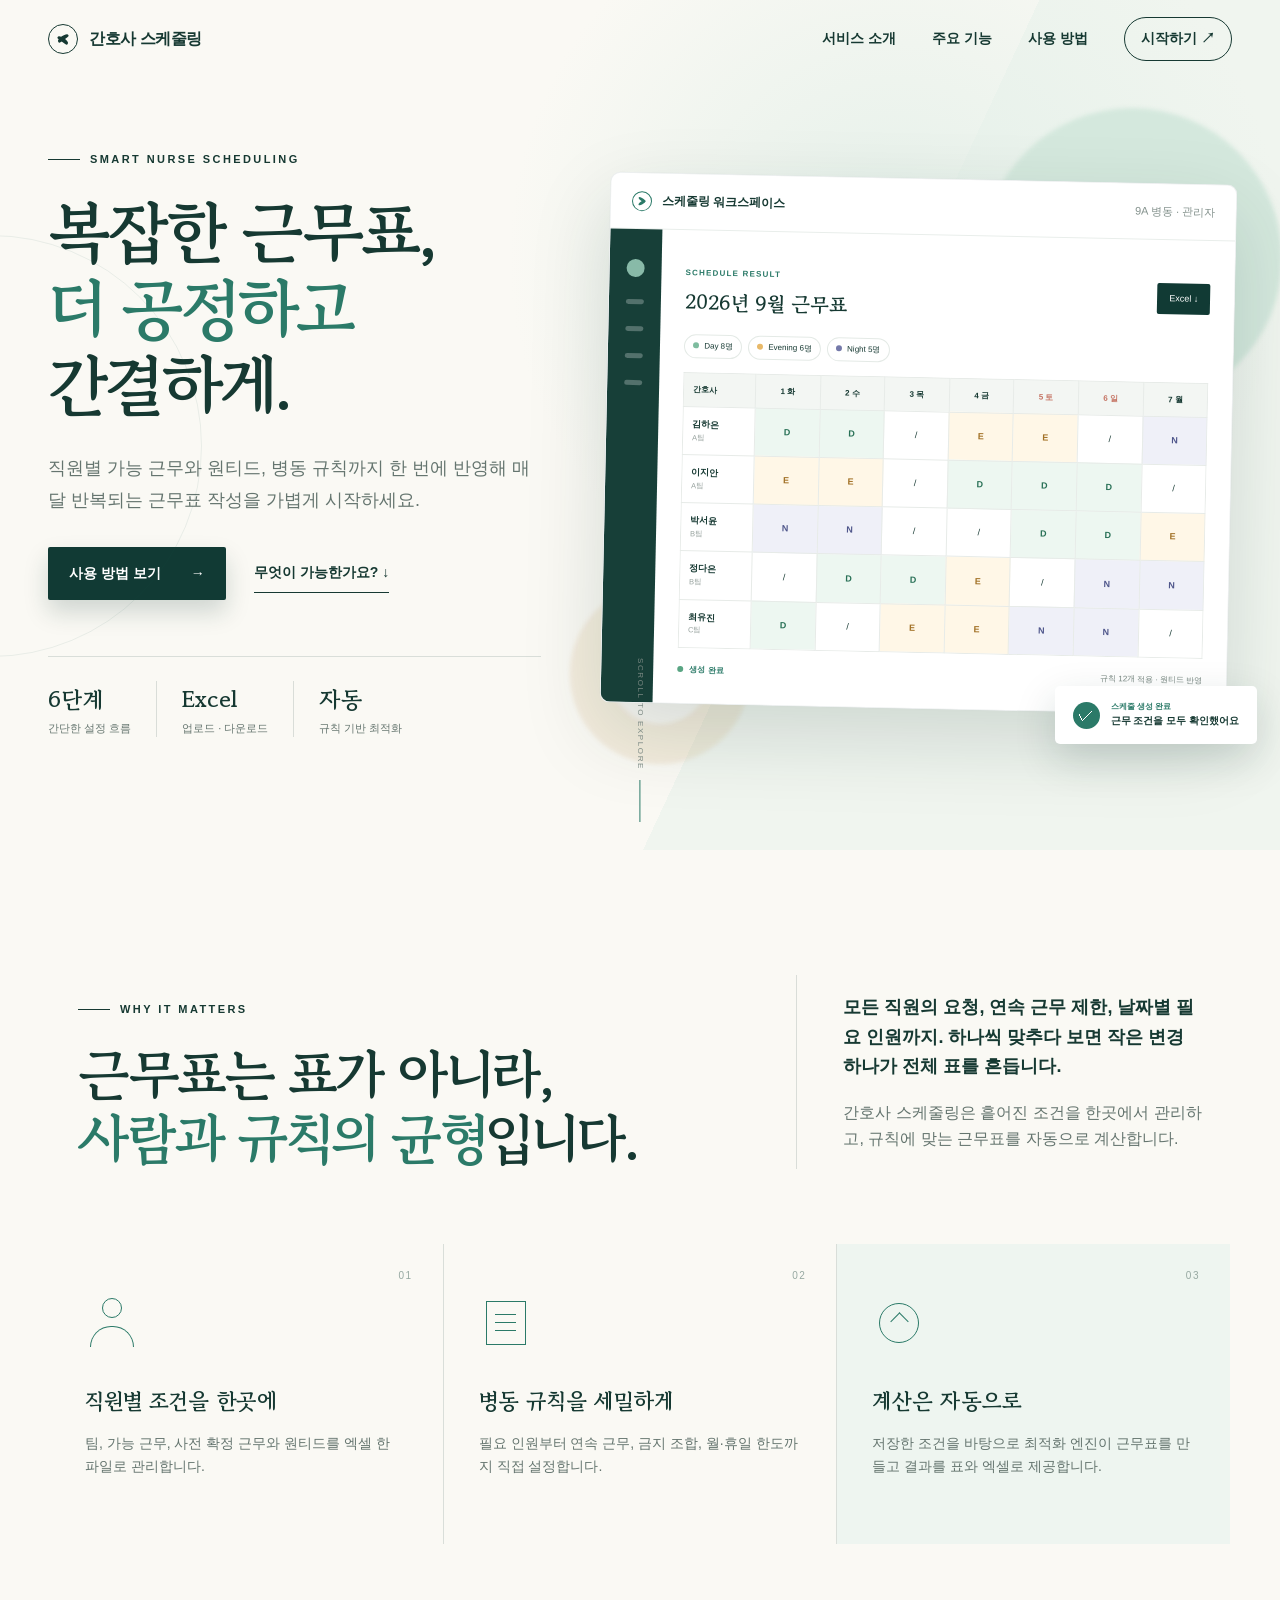
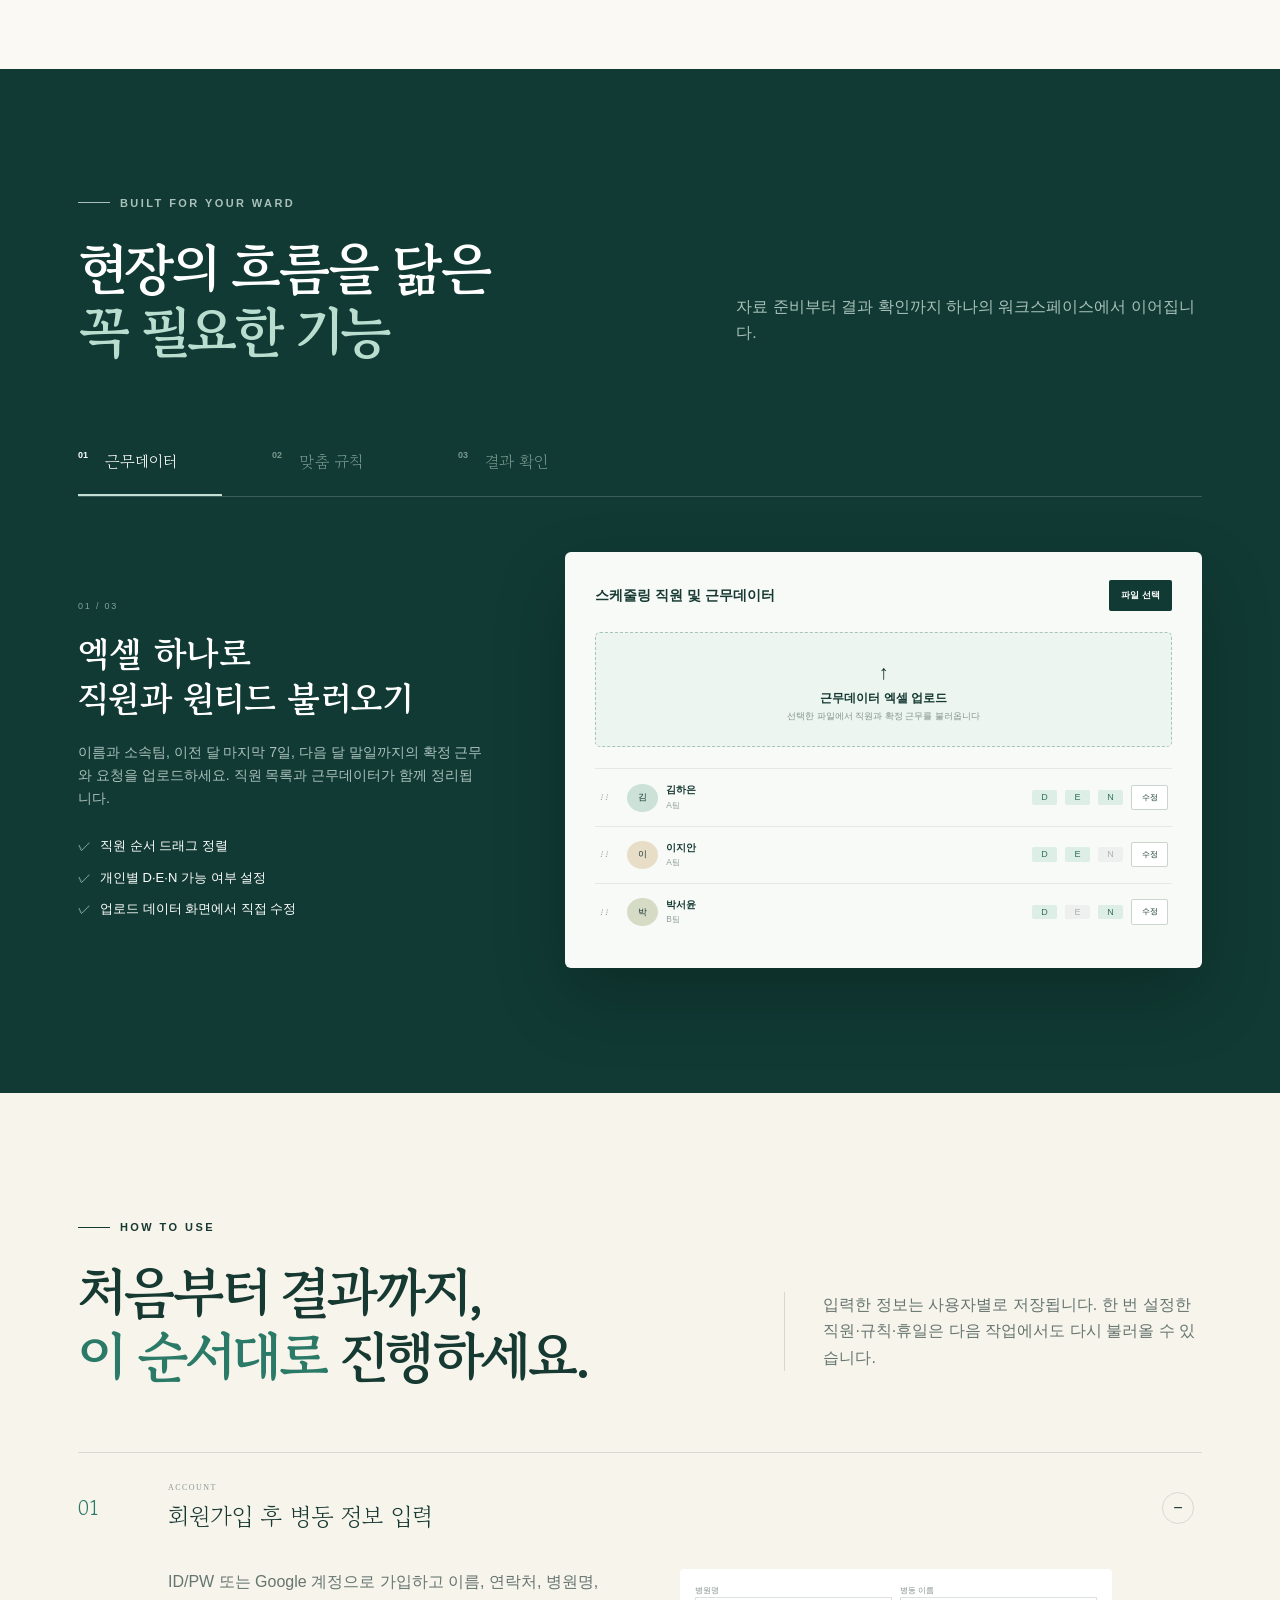
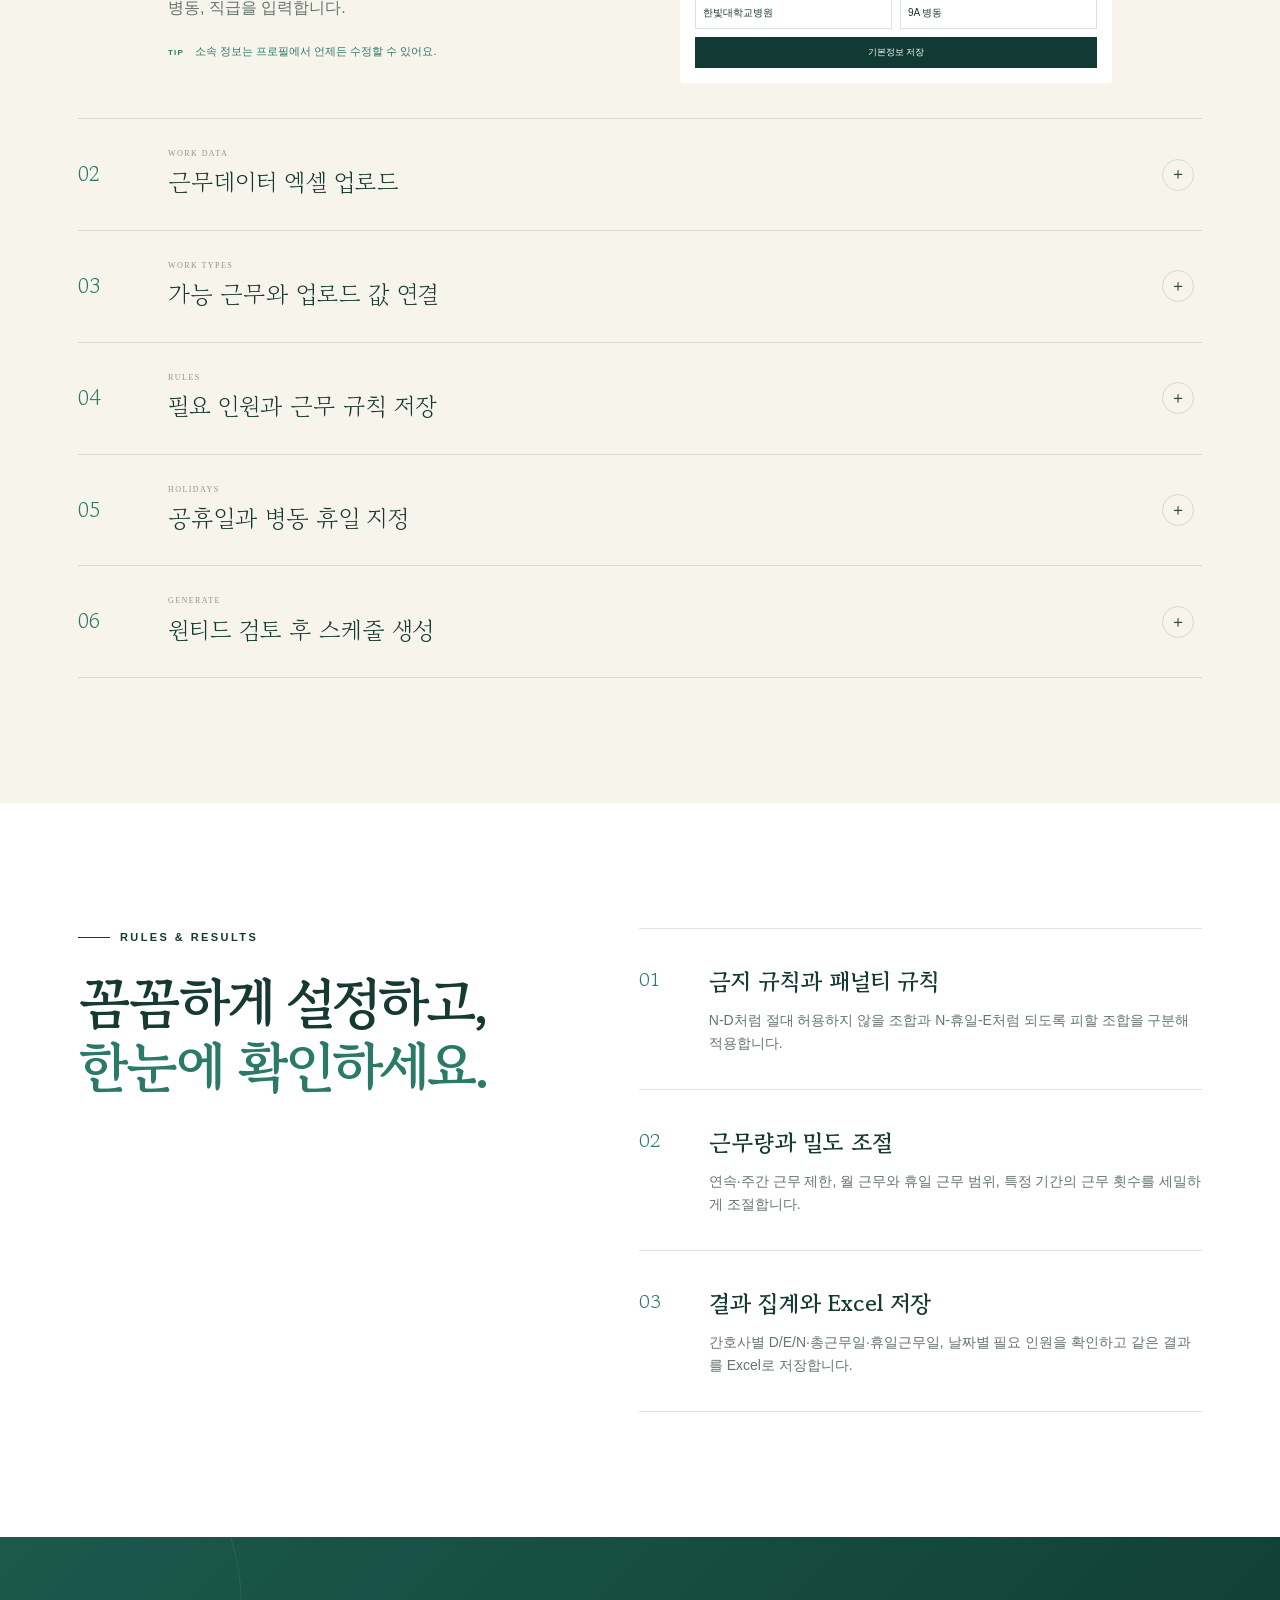
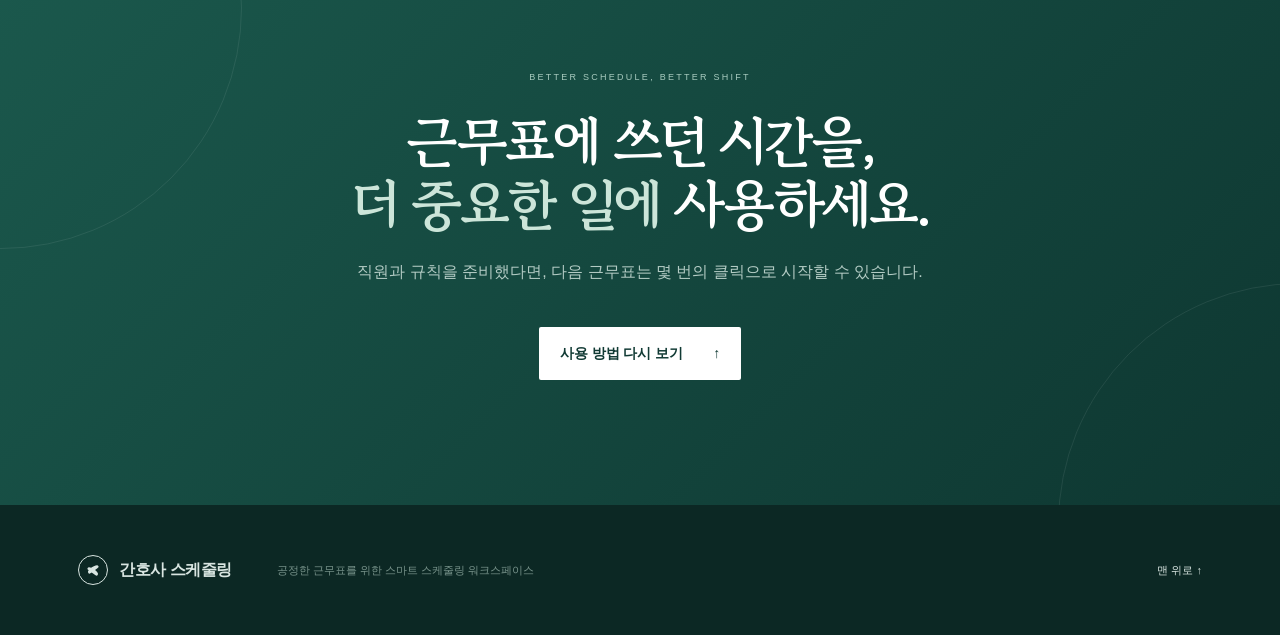
==== index.html @ 76056fcd "링크 url 수정" ====
<!doctype html>
<html lang="ko">
<head>
  <meta charset="utf-8">
  <meta name="viewport" content="width=device-width, initial-scale=1">
  <meta name="description" content="간호사 근무표 작성의 복잡함을 줄여주는 간호사 스케줄링 앱 소개와 사용 방법">
  <meta name="theme-color" content="#123c36">
  <title>간호사 스케줄링 — 근무표 작성의 새로운 기준</title>
  <link rel="preconnect" href="https://fonts.googleapis.com">
  <link rel="preconnect" href="https://fonts.gstatic.com" crossorigin>
  <link href="https://fonts.googleapis.com/css2?family=Gowun+Batang:wght@700&family=Pretendard:wght@400;500;600;700;800&display=swap" rel="stylesheet">
  <link rel="stylesheet" href="styles.css">
</head>
<body>
  <a class="skip-link" href="#main">본문으로 건너뛰기</a>
  <header class="site-header" id="top">
    <div class="nav-wrap">
      <a class="brand" href="#top" aria-label="간호사 스케줄링 홈">
        <span class="brand-mark" aria-hidden="true"><i></i><i></i></span>
        <span>간호사 스케줄링</span>
      </a>
      <button class="menu-button" type="button" aria-label="메뉴 열기" aria-expanded="false"><span></span><span></span></button>
      <nav class="main-nav" aria-label="주요 메뉴">
        <a href="#why">서비스 소개</a>
        <a href="#features">주요 기능</a>
        <a href="#guide">사용 방법</a>
        <a class="nav-cta" href="https://nurse-scheduler-nvshqqlcda-du.a.run.app">시작하기 <span aria-hidden="true">↗</span></a>
      </nav>
    </div>
  </header>

  <main id="main">
    <section class="hero">
      <div class="hero-grid">
        <div class="hero-copy reveal">
          <p class="eyebrow"><span></span> SMART NURSE SCHEDULING</p>
          <h1>복잡한 근무표,<br><em>더 공정하고</em><br>간결하게.</h1>
          <p class="hero-text">직원별 가능 근무와 원티드, 병동 규칙까지 한 번에 반영해 매달 반복되는 근무표 작성을 가볍게 시작하세요.</p>
          <div class="hero-actions">
            <a class="button primary" href="#guide">사용 방법 보기 <span>→</span></a>
            <a class="text-link" href="#features">무엇이 가능한가요? <span>↓</span></a>
          </div>
          <div class="hero-proof" aria-label="서비스 핵심 가치">
            <div><strong>6단계</strong><span>간단한 설정 흐름</span></div>
            <div><strong>Excel</strong><span>업로드 · 다운로드</span></div>
            <div><strong>자동</strong><span>규칙 기반 최적화</span></div>
          </div>
        </div>

        <div class="hero-visual reveal" aria-label="스케줄 결과 화면 예시">
          <div class="soft-orb orb-one"></div><div class="soft-orb orb-two"></div>
          <div class="app-window">
            <div class="window-bar"><span class="window-logo"><i></i><i></i></span><b>스케줄링 워크스페이스</b><span class="window-user">9A 병동 · 관리자</span></div>
            <div class="window-body">
              <aside class="mini-side">
                <span class="active"></span><span></span><span></span><span></span><span></span>
              </aside>
              <div class="schedule-area">
                <div class="schedule-head"><div><small>SCHEDULE RESULT</small><h3>2026년 9월 근무표</h3></div><button type="button">Excel ↓</button></div>
                <div class="summary-chips"><span><i class="dot d"></i> Day 8명</span><span><i class="dot e"></i> Evening 6명</span><span><i class="dot n"></i> Night 5명</span></div>
                <div class="table-wrap" aria-hidden="true">
                  <table class="schedule-table">
                    <thead><tr><th>간호사</th><th>1 화</th><th>2 수</th><th>3 목</th><th>4 금</th><th class="weekend">5 토</th><th class="weekend">6 일</th><th>7 월</th></tr></thead>
                    <tbody>
                      <tr><th>김하은 <small>A팀</small></th><td class="day">D</td><td class="day">D</td><td>/</td><td class="eve">E</td><td class="eve">E</td><td>/</td><td class="night">N</td></tr>
                      <tr><th>이지안 <small>A팀</small></th><td class="eve">E</td><td class="eve">E</td><td>/</td><td class="day">D</td><td class="day">D</td><td class="day">D</td><td>/</td></tr>
                      <tr><th>박서윤 <small>B팀</small></th><td class="night">N</td><td class="night">N</td><td>/</td><td>/</td><td class="day">D</td><td class="day">D</td><td class="eve">E</td></tr>
                      <tr><th>정다은 <small>B팀</small></th><td>/</td><td class="day">D</td><td class="day">D</td><td class="eve">E</td><td>/</td><td class="night">N</td><td class="night">N</td></tr>
                      <tr><th>최유진 <small>C팀</small></th><td class="day">D</td><td>/</td><td class="eve">E</td><td class="eve">E</td><td class="night">N</td><td class="night">N</td><td>/</td></tr>
                    </tbody>
                  </table>
                </div>
                <div class="status-line"><span><i></i> 생성 완료</span><span>규칙 12개 적용 · 원티드 반영</span></div>
              </div>
            </div>
          </div>
          <div class="floating-card"><span class="check">✓</span><div><small>스케줄 생성 완료</small><b>근무 조건을 모두 확인했어요</b></div></div>
        </div>
      </div>
      <div class="hero-scroll"><span>SCROLL TO EXPLORE</span><i></i></div>
    </section>

    <section class="problem section" id="why">
      <div class="section-inner split-intro reveal">
        <div><p class="eyebrow"><span></span> WHY IT MATTERS</p><h2>근무표는 표가 아니라,<br><em>사람과 규칙의 균형</em>입니다.</h2></div>
        <div class="intro-copy"><p>모든 직원의 요청, 연속 근무 제한, 날짜별 필요 인원까지. 하나씩 맞추다 보면 작은 변경 하나가 전체 표를 흔듭니다.</p><p>간호사 스케줄링은 흩어진 조건을 한곳에서 관리하고, 규칙에 맞는 근무표를 자동으로 계산합니다.</p></div>
      </div>
      <div class="metric-grid section-inner reveal">
        <article><span class="metric-no">01</span><div class="line-icon people"></div><h3>직원별 조건을 한곳에</h3><p>팀, 가능 근무, 사전 확정 근무와 원티드를 엑셀 한 파일로 관리합니다.</p></article>
        <article><span class="metric-no">02</span><div class="line-icon rules"></div><h3>병동 규칙을 세밀하게</h3><p>필요 인원부터 연속 근무, 금지 조합, 월·휴일 한도까지 직접 설정합니다.</p></article>
        <article class="accent-card"><span class="metric-no">03</span><div class="line-icon spark"></div><h3>계산은 자동으로</h3><p>저장한 조건을 바탕으로 최적화 엔진이 근무표를 만들고 결과를 표와 엑셀로 제공합니다.</p></article>
      </div>
    </section>

    <section class="features section" id="features">
      <div class="section-inner">
        <div class="section-heading reveal"><p class="eyebrow light"><span></span> BUILT FOR YOUR WARD</p><h2>현장의 흐름을 닮은<br><em>꼭 필요한 기능</em></h2><p>자료 준비부터 결과 확인까지 하나의 워크스페이스에서 이어집니다.</p></div>
        <div class="feature-stage reveal">
          <div class="feature-tabs" role="tablist" aria-label="주요 기능">
            <button class="feature-tab active" role="tab" aria-selected="true" data-feature="data"><b>01</b><span>근무데이터</span></button>
            <button class="feature-tab" role="tab" aria-selected="false" data-feature="rules"><b>02</b><span>맞춤 규칙</span></button>
            <button class="feature-tab" role="tab" aria-selected="false" data-feature="result"><b>03</b><span>결과 확인</span></button>
          </div>
          <div class="feature-panel" id="feature-panel">
            <div class="feature-copy"><span class="feature-count">01 / 03</span><h3>엑셀 하나로<br>직원과 원티드 불러오기</h3><p>이름과 소속팀, 이전 달 마지막 7일, 다음 달 말일까지의 확정 근무와 요청을 업로드하세요. 직원 목록과 근무데이터가 함께 정리됩니다.</p><ul><li>직원 순서 드래그 정렬</li><li>개인별 D·E·N 가능 여부 설정</li><li>업로드 데이터 화면에서 직접 수정</li></ul></div>
            <div class="feature-mock" aria-hidden="true">
              <div class="mock-top"><span>스케줄링 직원 및 근무데이터</span><button>파일 선택</button></div>
              <div class="upload-box"><div>↑</div><b>근무데이터 엑셀 업로드</b><small>선택한 파일에서 직원과 확정 근무를 불러옵니다</small></div>
              <div class="staff-row"><i>⋮⋮</i><span class="avatar">김</span><b>김하은<small>A팀</small></b><em>D</em><em>E</em><em>N</em><button>수정</button></div>
              <div class="staff-row"><i>⋮⋮</i><span class="avatar alt">이</span><b>이지안<small>A팀</small></b><em>D</em><em>E</em><em class="off">N</em><button>수정</button></div>
              <div class="staff-row"><i>⋮⋮</i><span class="avatar gold">박</span><b>박서윤<small>B팀</small></b><em>D</em><em class="off">E</em><em>N</em><button>수정</button></div>
            </div>
          </div>
        </div>
      </div>
    </section>

    <section class="guide section" id="guide">
      <div class="section-inner">
        <div class="guide-head reveal"><div><p class="eyebrow"><span></span> HOW TO USE</p><h2>처음부터 결과까지,<br><em>이 순서대로</em> 진행하세요.</h2></div><p>입력한 정보는 사용자별로 저장됩니다. 한 번 설정한 직원·규칙·휴일은 다음 작업에서도 다시 불러올 수 있습니다.</p></div>
        <div class="steps reveal">
          <article class="step open"><button class="step-toggle" type="button" aria-expanded="true"><span class="step-number">01</span><span class="step-title"><small>ACCOUNT</small>회원가입 후 병동 정보 입력</span><span class="step-mark">−</span></button><div class="step-content"><div><p>ID/PW 또는 Google 계정으로 가입하고 이름, 연락처, 병원명, 병동, 직급을 입력합니다.</p><span class="tip"><b>TIP</b> 소속 정보는 프로필에서 언제든 수정할 수 있어요.</span></div><div class="mini-form"><label>병원명<span>한빛대학교병원</span></label><label>병동 이름<span>9A 병동</span></label><button>기본정보 저장</button></div></div></article>
          <article class="step"><button class="step-toggle" type="button" aria-expanded="false"><span class="step-number">02</span><span class="step-title"><small>WORK DATA</small>근무데이터 엑셀 업로드</span><span class="step-mark">＋</span></button><div class="step-content"><div><p>템플릿을 내려받아 이름, 소속팀과 날짜별 근무 값을 입력한 뒤 업로드합니다. 빈 칸은 생성 대상, 값이 있는 칸은 사전 확정 근무입니다.</p></div><div class="step-note">첫 행: 이름 · 둘째 열: 소속팀<br>날짜 범위: 이전 달 마지막 7일 ~ 대상 월 말일</div></div></article>
          <article class="step"><button class="step-toggle" type="button" aria-expanded="false"><span class="step-number">03</span><span class="step-title"><small>WORK TYPES</small>가능 근무와 업로드 값 연결</span><span class="step-mark">＋</span></button><div class="step-content"><div><p>직원별 Day·Evening·Night 가능 여부를 확인합니다. 교육 등 별도 코드가 있다면 근무유형을 추가하고 엑셀 값과 연결하세요.</p></div><div class="type-chips"><span>D <small>Day</small></span><span>E <small>Evening</small></span><span>N <small>Night</small></span><span>/ <small>휴일</small></span></div></div></article>
          <article class="step"><button class="step-toggle" type="button" aria-expanded="false"><span class="step-number">04</span><span class="step-title"><small>RULES</small>필요 인원과 근무 규칙 저장</span><span class="step-mark">＋</span></button><div class="step-content"><div><p>평일·휴일의 D/E/N 필요 인원, 연속 근무와 주간 한도, 금지·패널티 조합, 근무 밀도와 팀 커버 조건을 설정합니다.</p></div><div class="rule-sample"><span>N</span><b>−</b><span>/</span><b>−</b><span>E</span><em>패널티</em></div></div></article>
          <article class="step"><button class="step-toggle" type="button" aria-expanded="false"><span class="step-number">05</span><span class="step-title"><small>HOLIDAYS</small>공휴일과 병동 휴일 지정</span><span class="step-mark">＋</span></button><div class="step-content"><div><p>달력에서 토·일 외에 휴일 인원 기준을 적용할 날짜를 선택하고 저장합니다. 법정 공휴일은 자동으로 휴일 처리됩니다.</p></div><div class="calendar-mini"><b>9월</b><span>14</span><span class="selected">15</span><span>16</span><span>17</span><span>18</span></div></div></article>
          <article class="step"><button class="step-toggle" type="button" aria-expanded="false"><span class="step-number">06</span><span class="step-title"><small>GENERATE</small>원티드 검토 후 스케줄 생성</span><span class="step-mark">＋</span></button><div class="step-content"><div><p>먼저 ‘원티드 검토’로 확정 근무의 규칙 위반 여부를 확인한 다음 ‘스케줄 생성’을 누릅니다. 완료되면 화면에서 집계와 표를 확인하고 Excel로 내려받으세요.</p></div><div class="action-sample"><button>원티드 검토</button><button>스케줄 생성 →</button></div></div></article>
        </div>
      </div>
    </section>

    <section class="details section">
      <div class="section-inner detail-grid reveal">
        <div class="detail-title"><p class="eyebrow"><span></span> RULES & RESULTS</p><h2>꼼꼼하게 설정하고,<br><em>한눈에 확인하세요.</em></h2></div>
        <div class="detail-list">
          <article><span>01</span><div><h3>금지 규칙과 패널티 규칙</h3><p>N-D처럼 절대 허용하지 않을 조합과 N-휴일-E처럼 되도록 피할 조합을 구분해 적용합니다.</p></div></article>
          <article><span>02</span><div><h3>근무량과 밀도 조절</h3><p>연속·주간 근무 제한, 월 근무와 휴일 근무 범위, 특정 기간의 근무 횟수를 세밀하게 조절합니다.</p></div></article>
          <article><span>03</span><div><h3>결과 집계와 Excel 저장</h3><p>간호사별 D/E/N·총근무일·휴일근무일, 날짜별 필요 인원을 확인하고 같은 결과를 Excel로 저장합니다.</p></div></article>
        </div>
      </div>
    </section>

    <section class="cta section" id="start">
      <div class="cta-inner reveal">
        <span class="cta-kicker">BETTER SCHEDULE, BETTER SHIFT</span>
        <h2>근무표에 쓰던 시간을,<br><em>더 중요한 일에</em> 사용하세요.</h2>
        <p>직원과 규칙을 준비했다면, 다음 근무표는 몇 번의 클릭으로 시작할 수 있습니다.</p>
        <a class="button light-button" href="#guide">사용 방법 다시 보기 <span>↑</span></a>
      </div>
    </section>
  </main>

  <footer>
    <div class="footer-inner"><div class="brand footer-brand"><span class="brand-mark"><i></i><i></i></span><span>간호사 스케줄링</span></div><p>공정한 근무표를 위한 스마트 스케줄링 워크스페이스</p><a href="#top">맨 위로 ↑</a></div>
  </footer>
  <script src="script.js"></script>
</body>
</html>
---- styles.css ----
:root{--ink:#163932;--deep:#113a34;--forest:#19554a;--green:#2b7a68;--mint:#cfe7dc;--pale:#eef5f0;--paper:#faf9f4;--sand:#e8dfcf;--gold:#d5aa62;--white:#fff;--muted:#65756f;--line:rgba(20,58,51,.14);--shadow:0 30px 80px rgba(11,48,41,.15)}
*{box-sizing:border-box}html{scroll-behavior:smooth}body{margin:0;background:var(--paper);color:var(--ink);font-family:Pretendard,"Noto Sans KR",sans-serif;line-height:1.65;-webkit-font-smoothing:antialiased}button,a{font:inherit}a{color:inherit;text-decoration:none}button{color:inherit}.skip-link{position:fixed;left:16px;top:-80px;background:var(--deep);color:white;padding:12px 18px;z-index:1000}.skip-link:focus{top:16px}.site-header{height:78px;position:absolute;top:0;left:0;width:100%;z-index:20}.site-header.scrolled{position:fixed;background:rgba(250,249,244,.88);backdrop-filter:blur(16px);border-bottom:1px solid var(--line);animation:drop .35s ease}@keyframes drop{from{transform:translateY(-100%)}to{transform:none}}.nav-wrap{max-width:1240px;height:100%;margin:auto;padding:0 28px;display:flex;align-items:center;justify-content:space-between}.brand{display:flex;align-items:center;gap:11px;font-weight:800;letter-spacing:-.03em}.brand-mark{width:30px;height:30px;border:1.5px solid currentColor;border-radius:50%;display:grid;place-content:center;position:relative}.brand-mark i{display:block;width:12px;height:4px;border-radius:50% 50% 20% 20%;background:currentColor;transform:rotate(-35deg);margin:-1px}.brand-mark i+ i{transform:rotate(35deg)}.main-nav{display:flex;align-items:center;gap:36px;font-size:14px;font-weight:600}.main-nav a{position:relative}.main-nav>a:not(.nav-cta):after{content:"";position:absolute;left:0;right:100%;bottom:-6px;height:1px;background:var(--ink);transition:.3s}.main-nav>a:hover:after{right:0}.nav-cta{border:1px solid var(--ink);padding:9px 16px;border-radius:99px}.menu-button{display:none;border:0;background:none;padding:10px}.hero{min-height:850px;padding:150px 0 74px;position:relative;overflow:hidden;background:radial-gradient(circle at 70% 30%,#e4f0e9 0,transparent 36%),linear-gradient(115deg,#faf9f4 62%,#f0f5ef 62%)}.hero:before{content:"";position:absolute;width:420px;height:420px;border:1px solid rgba(26,86,74,.08);border-radius:50%;left:-220px;top:235px}.hero-grid{max-width:1240px;margin:auto;padding:0 28px;display:grid;grid-template-columns:.88fr 1.12fr;align-items:center;gap:64px}.eyebrow{font-size:11px;font-weight:800;letter-spacing:.22em;margin:0 0 24px;display:flex;align-items:center;gap:10px}.eyebrow span{width:32px;height:1px;background:currentColor}.hero h1,.section h2{font-family:"Gowun Batang",serif;font-size:clamp(48px,5.2vw,74px);line-height:1.15;letter-spacing:-.055em;margin:0;font-weight:700}.hero h1 em,.section h2 em{font-style:normal;color:var(--green);position:relative}.hero h1 em:after{content:"";height:7px;background:var(--mint);position:absolute;left:0;right:0;bottom:8px;z-index:-1}.hero-text{max-width:510px;font-size:18px;color:var(--muted);line-height:1.8;margin:30px 0}.hero-actions{display:flex;align-items:center;gap:28px}.button{display:inline-flex;align-items:center;justify-content:center;gap:30px;padding:15px 21px;border-radius:2px;font-size:14px;font-weight:700}.button.primary{background:var(--deep);color:#fff;box-shadow:0 12px 24px rgba(17,58,52,.18)}.button:hover span{transform:translateX(4px)}.button span{transition:.25s}.text-link{font-size:14px;font-weight:700;border-bottom:1px solid var(--ink);padding:8px 0}.hero-proof{display:flex;margin-top:56px;padding-top:24px;border-top:1px solid var(--line);max-width:530px}.hero-proof div{padding:0 25px;border-right:1px solid var(--line);display:flex;flex-direction:column}.hero-proof div:first-child{padding-left:0}.hero-proof div:last-child{border:0}.hero-proof strong{font-family:"Gowun Batang";font-size:23px}.hero-proof span{font-size:11px;color:var(--muted)}.hero-visual{position:relative}.soft-orb{position:absolute;border-radius:50%;filter:blur(2px)}.orb-one{width:300px;height:300px;background:#d4e8dd;right:-50px;top:-70px}.orb-two{width:180px;height:180px;border:40px solid rgba(213,170,98,.15);left:-35px;bottom:-55px}.app-window{position:relative;background:#fff;border:1px solid rgba(17,58,52,.08);box-shadow:var(--shadow);border-radius:10px;overflow:hidden;transform:rotate(1.2deg)}.window-bar{height:56px;display:flex;align-items:center;padding:0 21px;border-bottom:1px solid #e9eeeb;font-size:11px;gap:10px}.window-bar b{font-size:12px}.window-logo{width:20px;height:20px;border:1px solid var(--green);border-radius:50%;display:grid;place-content:center}.window-logo i{width:8px;height:3px;background:var(--green);border-radius:50%;display:block;transform:rotate(35deg)}.window-logo i+ i{transform:rotate(-35deg)}.window-user{margin-left:auto;color:#83918c}.window-body{display:flex;min-height:425px}.mini-side{width:52px;background:#173f38;padding-top:30px;display:flex;align-items:center;flex-direction:column;gap:22px}.mini-side span{width:18px;height:5px;border-radius:10px;background:rgba(255,255,255,.26)}.mini-side span.active{height:18px;background:#88baa8}.schedule-area{padding:27px 24px;width:calc(100% - 52px);overflow:hidden}.schedule-head{display:flex;justify-content:space-between;align-items:center}.schedule-head small{color:var(--green);letter-spacing:.15em;font-weight:800;font-size:8px}.schedule-head h3{font-family:"Gowun Batang";font-size:20px;margin:2px 0}.schedule-head button,.mock-top button{background:var(--deep);color:white;border:0;font-size:9px;padding:8px 12px;border-radius:2px}.summary-chips{display:flex;gap:6px;margin:14px 0}.summary-chips span{border:1px solid #e4eae6;border-radius:20px;padding:4px 8px;font-size:8px}.dot{display:inline-block;width:6px;height:6px;border-radius:50%;margin-right:3px}.dot.d{background:#7ebc9f}.dot.e{background:#e8b969}.dot.n{background:#7479a9}.table-wrap{overflow:hidden}.schedule-table{border-collapse:collapse;width:100%;table-layout:fixed;font-size:9px;text-align:center}.schedule-table th,.schedule-table td{border:1px solid #e7ebe8;padding:10px 3px}.schedule-table thead th{background:#f3f6f3;font-size:8px}.schedule-table th:first-child{width:72px;text-align:left;padding-left:9px}.schedule-table tbody th small{display:block;color:#97a29e;font-weight:400}.schedule-table .weekend{color:#c57464}.schedule-table td.day{background:#edf7f1;color:#287056;font-weight:700}.schedule-table td.eve{background:#fff7e7;color:#a27126;font-weight:700}.schedule-table td.night{background:#eff0f8;color:#4f568b;font-weight:700}.status-line{display:flex;justify-content:space-between;margin-top:15px;font-size:8px;color:#76857f}.status-line span:first-child{color:var(--green);font-weight:700}.status-line i{display:inline-block;width:6px;height:6px;background:#59a583;border-radius:50%;margin-right:4px}.floating-card{position:absolute;right:-25px;bottom:-35px;background:white;box-shadow:0 15px 40px rgba(16,53,47,.17);padding:14px 18px;display:flex;align-items:center;gap:11px;border-radius:5px}.floating-card .check{background:var(--green);color:white;width:27px;height:27px;border-radius:50%;display:grid;place-items:center}.floating-card small,.floating-card b{display:block}.floating-card small{font-size:8px;color:var(--green);font-weight:800}.floating-card b{font-size:10px}.hero-scroll{position:absolute;bottom:28px;left:50%;transform:translateX(-50%);display:flex;align-items:center;gap:10px;font-size:8px;letter-spacing:.2em;color:#7b8983;writing-mode:vertical-rl}.hero-scroll i{height:42px;width:1px;background:var(--green)}.section{padding:125px 0}.section-inner{max-width:1180px;margin:auto;padding:0 28px}.split-intro{display:grid;grid-template-columns:1.2fr .8fr;gap:110px;align-items:end}.section h2{font-size:clamp(38px,4.3vw,60px)}.intro-copy{border-left:1px solid var(--line);padding-left:46px;color:var(--muted);font-size:16px}.intro-copy p:first-child{font-weight:700;color:var(--ink);font-size:18px}.metric-grid{display:grid;grid-template-columns:repeat(3,1fr);gap:1px;margin-top:75px;background:var(--line);padding:0}.metric-grid article{background:var(--paper);padding:40px 35px 45px;min-height:300px;position:relative}.metric-grid article.accent-card{background:var(--pale)}.metric-no{position:absolute;right:30px;top:24px;color:#97a9a2;font-size:10px;letter-spacing:.15em}.line-icon{height:54px;width:54px;margin:12px 0 32px;position:relative}.line-icon:before,.line-icon:after{content:"";position:absolute}.line-icon.people:before{width:18px;height:18px;border:1.5px solid var(--green);border-radius:50%;left:17px;top:2px}.line-icon.people:after{width:42px;height:20px;border:1.5px solid var(--green);border-bottom:0;border-radius:30px 30px 0 0;left:5px;bottom:3px}.line-icon.rules:before{width:38px;height:42px;border:1.5px solid var(--green);left:7px;top:5px}.line-icon.rules:after{width:21px;height:1px;background:var(--green);left:16px;top:18px;box-shadow:0 8px var(--green),0 16px var(--green)}.line-icon.spark:before{width:38px;height:38px;border:1.5px solid var(--green);border-radius:50%;left:7px;top:7px}.line-icon.spark:after{width:12px;height:12px;border-top:1.5px solid var(--green);border-right:1.5px solid var(--green);transform:rotate(-45deg);left:21px;top:19px}.metric-grid h3{font-family:"Gowun Batang";font-size:22px;margin:0 0 14px}.metric-grid p{font-size:14px;color:var(--muted);margin:0}.features{background:var(--deep);color:white;overflow:hidden}.section-heading{display:grid;grid-template-columns:1.1fr .9fr;align-items:end}.section-heading .eyebrow,.section-heading h2{grid-column:1}.section-heading>p:last-child{grid-column:2;grid-row:2;color:#a9c1ba;padding-left:40px}.section-heading h2 em{color:#b9decf}.eyebrow.light{color:#a9c1ba}.feature-stage{margin-top:70px}.feature-tabs{display:flex;border-bottom:1px solid rgba(255,255,255,.18)}.feature-tab{border:0;background:transparent;color:#78978e;display:flex;gap:17px;padding:15px 45px 20px 0;margin-right:50px;cursor:pointer;border-bottom:2px solid transparent}.feature-tab b{font-size:9px}.feature-tab span{font-family:"Gowun Batang";font-size:16px}.feature-tab.active{color:#fff;border-bottom-color:#c5dfd5}.feature-panel{min-height:455px;padding:55px 0 0;display:grid;grid-template-columns:.78fr 1.22fr;gap:80px;align-items:center}.feature-copy{animation:fade .4s ease}@keyframes fade{from{opacity:0;transform:translateY(8px)}}.feature-count{font-size:9px;letter-spacing:.2em;color:#81a39a}.feature-copy h3{font-family:"Gowun Batang";font-size:35px;line-height:1.3;margin:13px 0 20px}.feature-copy p{color:#aac0ba;font-size:14px}.feature-copy ul{list-style:none;padding:0;margin:25px 0 0}.feature-copy li{font-size:13px;margin:10px 0}.feature-copy li:before{content:"✓";color:#9ed1bc;margin-right:9px}.feature-mock{background:#f8faf8;color:var(--ink);border-radius:6px;padding:28px 30px;box-shadow:0 30px 70px rgba(0,0,0,.22);animation:fade .4s ease}.mock-top{display:flex;justify-content:space-between;align-items:center;font-size:14px;font-weight:800}.upload-box{border:1px dashed #a9c4ba;background:#edf5f0;border-radius:5px;text-align:center;padding:23px;margin:21px 0}.upload-box div{font-size:20px}.upload-box b,.upload-box small{display:block}.upload-box b{font-size:12px}.upload-box small{font-size:9px;color:#81938d}.staff-row{display:grid;grid-template-columns:20px 31px 1fr repeat(3,25px) 37px;align-items:center;gap:8px;border-top:1px solid #e4e9e5;padding:13px 4px;font-size:9px}.staff-row>i{color:#9eaaa6}.avatar{height:28px;border-radius:50%;display:grid;place-items:center;background:#cce1d8}.avatar.alt{background:#e8ddc7}.avatar.gold{background:#d6dbc5}.staff-row b{font-size:10px}.staff-row b small{display:block;color:#91a09a;font-weight:400}.staff-row em{font-style:normal;border-radius:2px;text-align:center;background:#dceee6;color:#34715e}.staff-row em.off{background:#eef0ef;color:#aab1ae}.staff-row button{font-size:8px;background:white;border:1px solid #cad5d0;border-radius:2px;padding:5px}.guide{background:#f7f4ec}.guide-head{display:grid;grid-template-columns:1.2fr .8fr;gap:80px;align-items:end;margin-bottom:65px}.guide-head>p{color:var(--muted);border-left:1px solid var(--line);padding-left:38px}.steps{border-top:1px solid var(--line)}.step{border-bottom:1px solid var(--line)}.step-toggle{width:100%;border:0;background:transparent;display:grid;grid-template-columns:90px 1fr 40px;align-items:center;text-align:left;padding:28px 0;cursor:pointer}.step-number{font-family:"Gowun Batang";font-size:21px;color:var(--green)}.step-title{font-family:"Gowun Batang";font-size:24px}.step-title small{font-family:Pretendard;font-size:8px;letter-spacing:.18em;display:block;color:#8a9893;margin-bottom:2px}.step-mark{width:32px;height:32px;border:1px solid var(--line);border-radius:50%;display:grid;place-items:center}.step-content{max-height:0;overflow:hidden;display:grid;grid-template-columns:1fr 1fr;gap:80px;padding:0 90px;opacity:0;transition:max-height .55s ease,opacity .4s ease,padding .55s ease}.step.open .step-content{max-height:350px;padding:5px 90px 35px;opacity:1}.step-content p{color:var(--muted);margin-top:0}.tip{font-size:11px;color:var(--green)}.tip b{font-size:8px;letter-spacing:.15em;margin-right:8px}.mini-form{display:grid;grid-template-columns:1fr 1fr;gap:8px;background:white;padding:15px;border-radius:4px}.mini-form label{font-size:8px;color:#82918b}.mini-form label span{display:block;border:1px solid #dce3df;padding:7px;color:var(--ink);font-size:10px}.mini-form button{grid-column:1/-1;background:var(--deep);color:white;border:0;padding:8px;font-size:9px}.step-note{font-size:12px;background:#e8f0ea;padding:20px;border-left:2px solid var(--green)}.type-chips,.rule-sample,.action-sample{display:flex;gap:8px;align-items:center}.type-chips span,.rule-sample span{background:white;border:1px solid #dce3df;min-width:55px;padding:8px;text-align:center;font-weight:800}.type-chips small{display:block;font-weight:400;color:#82918b;font-size:8px}.rule-sample em{font-style:normal;background:#f0e2c8;color:#856121;font-size:9px;padding:7px}.calendar-mini{display:grid;grid-template-columns:repeat(5,1fr);gap:5px;background:white;padding:13px;text-align:center;font-size:11px}.calendar-mini b{grid-column:1/-1;text-align:left}.calendar-mini span{padding:7px}.calendar-mini .selected{background:var(--green);color:white;border-radius:50%}.action-sample button{padding:10px 15px;border:1px solid var(--deep);background:transparent;font-size:10px}.action-sample button:last-child{background:var(--deep);color:white}.details{background:#fff}.detail-grid{display:grid;grid-template-columns:.9fr 1.1fr;gap:100px}.detail-title{position:sticky;top:130px;align-self:start}.detail-list article{display:grid;grid-template-columns:50px 1fr;gap:20px;border-top:1px solid var(--line);padding:34px 0}.detail-list article:last-child{border-bottom:1px solid var(--line)}.detail-list>article>span{font-family:"Gowun Batang";font-size:20px;color:var(--green)}.detail-list h3{font-family:"Gowun Batang";font-size:23px;margin:0 0 8px}.detail-list p{color:var(--muted);margin:0;font-size:14px}.cta{background:linear-gradient(135deg,#1b594d,#0e3731);color:white;text-align:center;position:relative;overflow:hidden}.cta:before,.cta:after{content:"";position:absolute;border:1px solid rgba(255,255,255,.08);border-radius:50%;width:480px;height:480px}.cta:before{left:-240px;top:-170px}.cta:after{right:-260px;bottom:-260px}.cta-inner{position:relative;z-index:1;padding:0 25px}.cta-kicker{font-size:9px;letter-spacing:.25em;color:#a7cabe}.cta h2{margin:20px auto 24px}.cta h2 em{color:#cce5d9}.cta p{color:#b3cbc4}.light-button{margin-top:25px;background:#fff;color:var(--deep)}footer{background:#0c2824;color:#d9e5e1;padding:45px 0}.footer-inner{max-width:1180px;margin:auto;padding:0 28px;display:flex;align-items:center;gap:45px}.footer-inner p{font-size:11px;color:#78938b}.footer-inner>a{margin-left:auto;font-size:11px}.reveal{opacity:0;transform:translateY(24px);transition:opacity .75s ease,transform .75s ease}.reveal.visible{opacity:1;transform:none}
@media(max-width:900px){.main-nav{position:absolute;top:70px;left:18px;right:18px;background:var(--paper);box-shadow:0 15px 40px rgba(17,58,52,.16);padding:24px;display:none;flex-direction:column;align-items:stretch;gap:18px}.main-nav.open{display:flex}.menu-button{display:block}.menu-button span{display:block;width:23px;height:1px;background:var(--ink);margin:6px}.hero{padding-top:130px}.hero-grid{grid-template-columns:1fr}.hero-copy{text-align:center}.hero-text,.hero-proof{margin-left:auto;margin-right:auto}.hero-actions{justify-content:center}.hero-visual{max-width:680px;margin:20px auto 0;width:100%}.split-intro,.guide-head,.detail-grid{grid-template-columns:1fr;gap:35px}.intro-copy,.guide-head>p{padding-left:0;border-left:0}.section-heading{display:block}.section-heading>p:last-child{padding-left:0;margin-top:20px}.feature-panel{grid-template-columns:1fr;gap:35px}.feature-copy{max-width:600px}.detail-title{position:static}.metric-grid article{padding:35px 25px}.step-content,.step.open .step-content{grid-template-columns:1fr;gap:20px;padding-left:90px;padding-right:40px}.step.open .step-content{max-height:500px}}
@media(max-width:640px){.nav-wrap,.hero-grid,.section-inner{padding-left:20px;padding-right:20px}.hero{min-height:auto;padding-bottom:100px}.hero h1{font-size:43px}.hero-text{font-size:16px}.hero-actions{flex-direction:column;gap:12px}.hero-proof{justify-content:center}.hero-proof div{padding:0 12px}.hero-proof strong{font-size:18px}.hero-proof span{font-size:9px}.app-window{transform:none}.window-body{min-height:310px}.mini-side{display:none}.schedule-area{width:100%;padding:19px 14px}.schedule-table th,.schedule-table td{padding:7px 2px}.floating-card{right:5px;bottom:-40px}.section{padding:85px 0}.section h2{font-size:38px}.metric-grid{grid-template-columns:1fr}.metric-grid article{min-height:260px}.feature-tabs{justify-content:space-between}.feature-tab{margin:0;padding-right:8px;gap:7px}.feature-panel{padding-top:35px}.feature-mock{padding:20px 14px}.staff-row{grid-template-columns:14px 28px 1fr repeat(3,20px) 32px}.step-toggle{grid-template-columns:48px 1fr 34px}.step-title{font-size:19px}.step-content,.step.open .step-content{padding-left:48px;padding-right:5px}.step.open .step-content{max-height:650px}.footer-inner{flex-direction:column;align-items:flex-start;gap:12px}.footer-inner>a{margin:0}.hero-scroll{display:none}}
@media(prefers-reduced-motion:reduce){html{scroll-behavior:auto}.reveal{opacity:1;transform:none;transition:none}.site-header.scrolled{animation:none}}
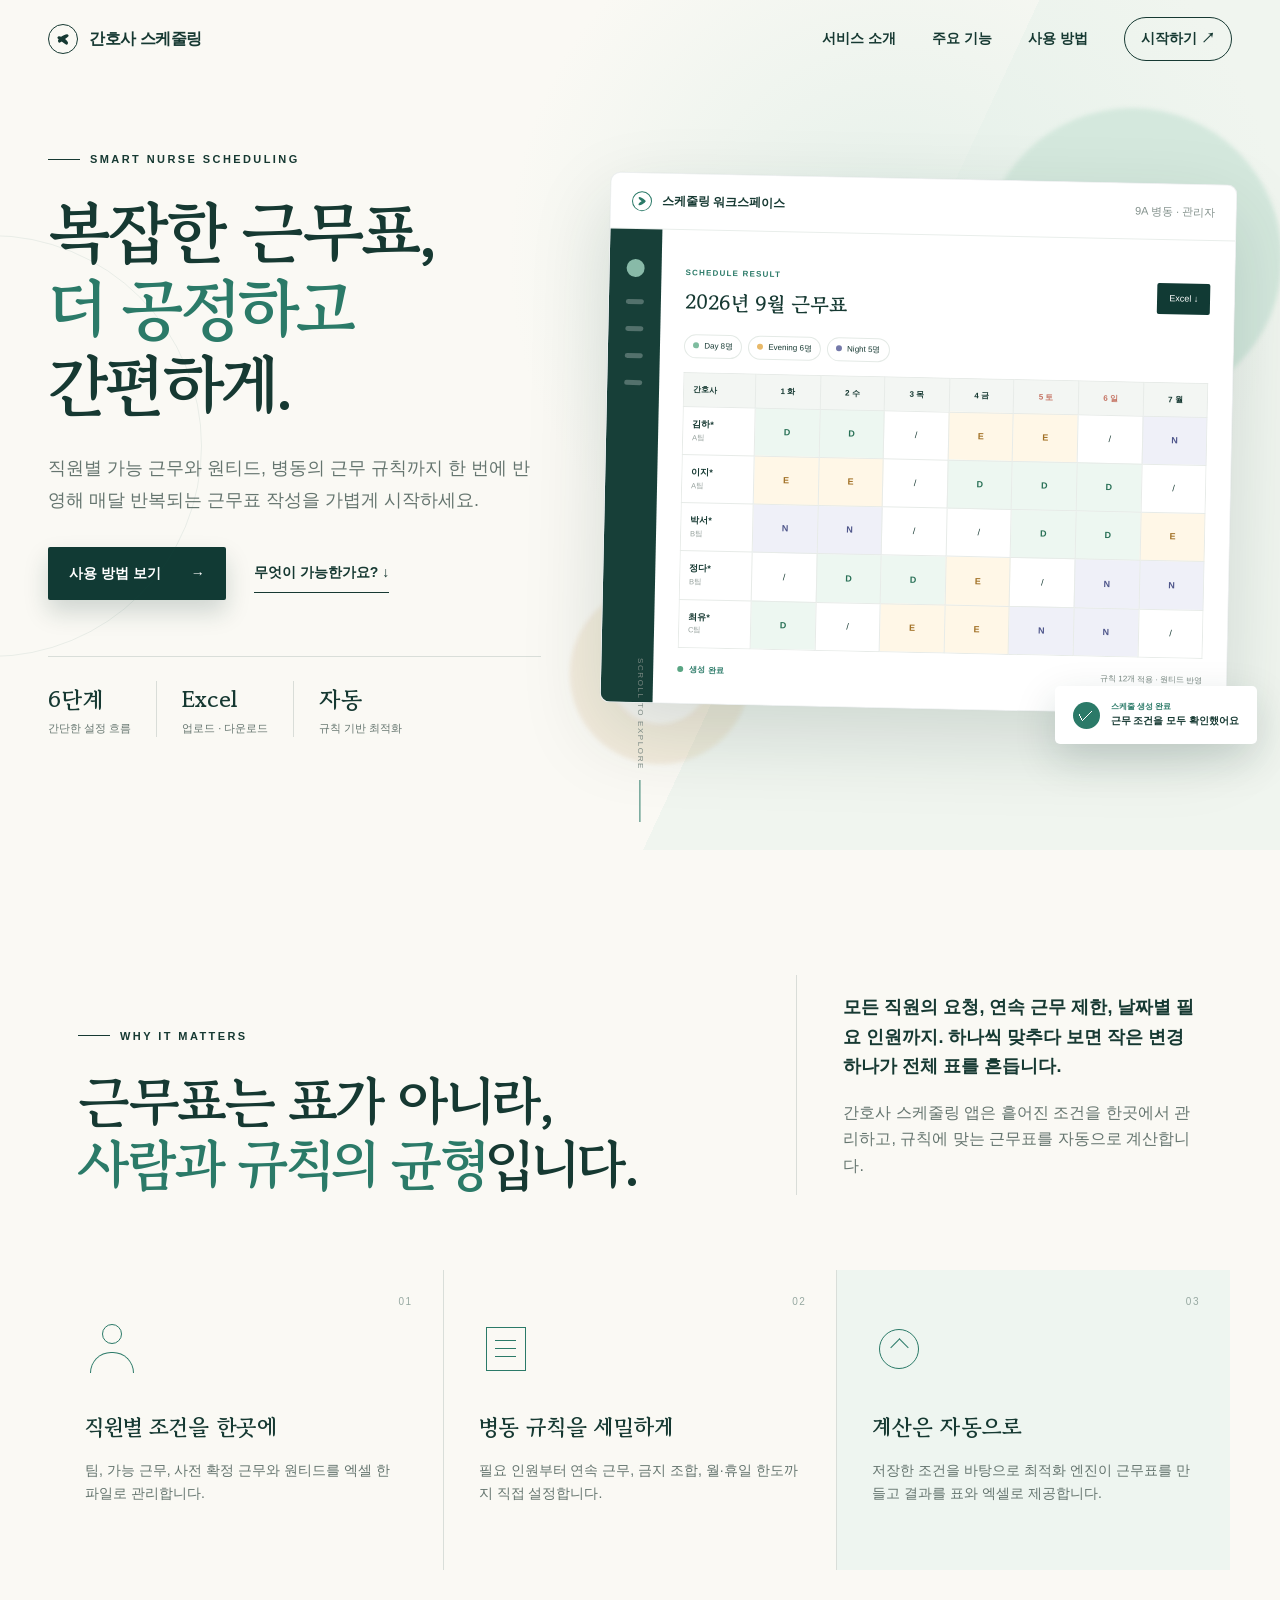
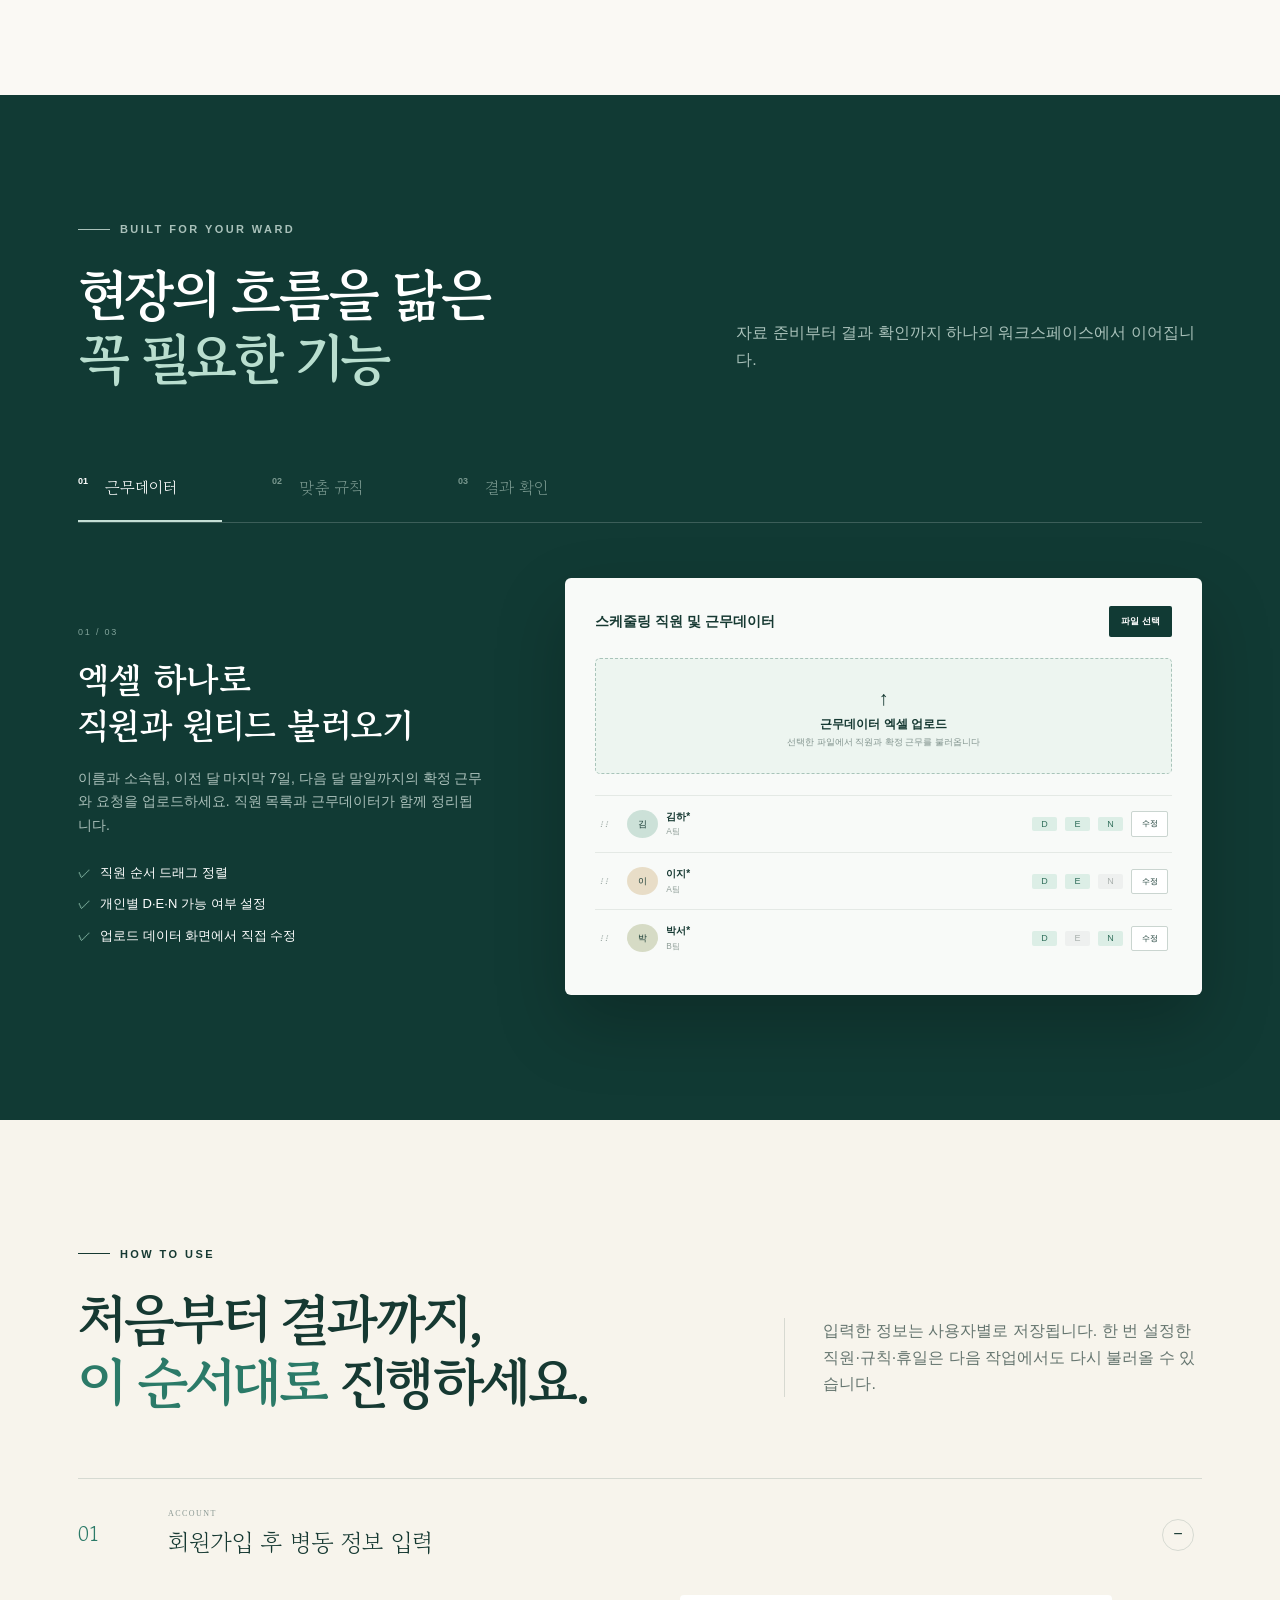
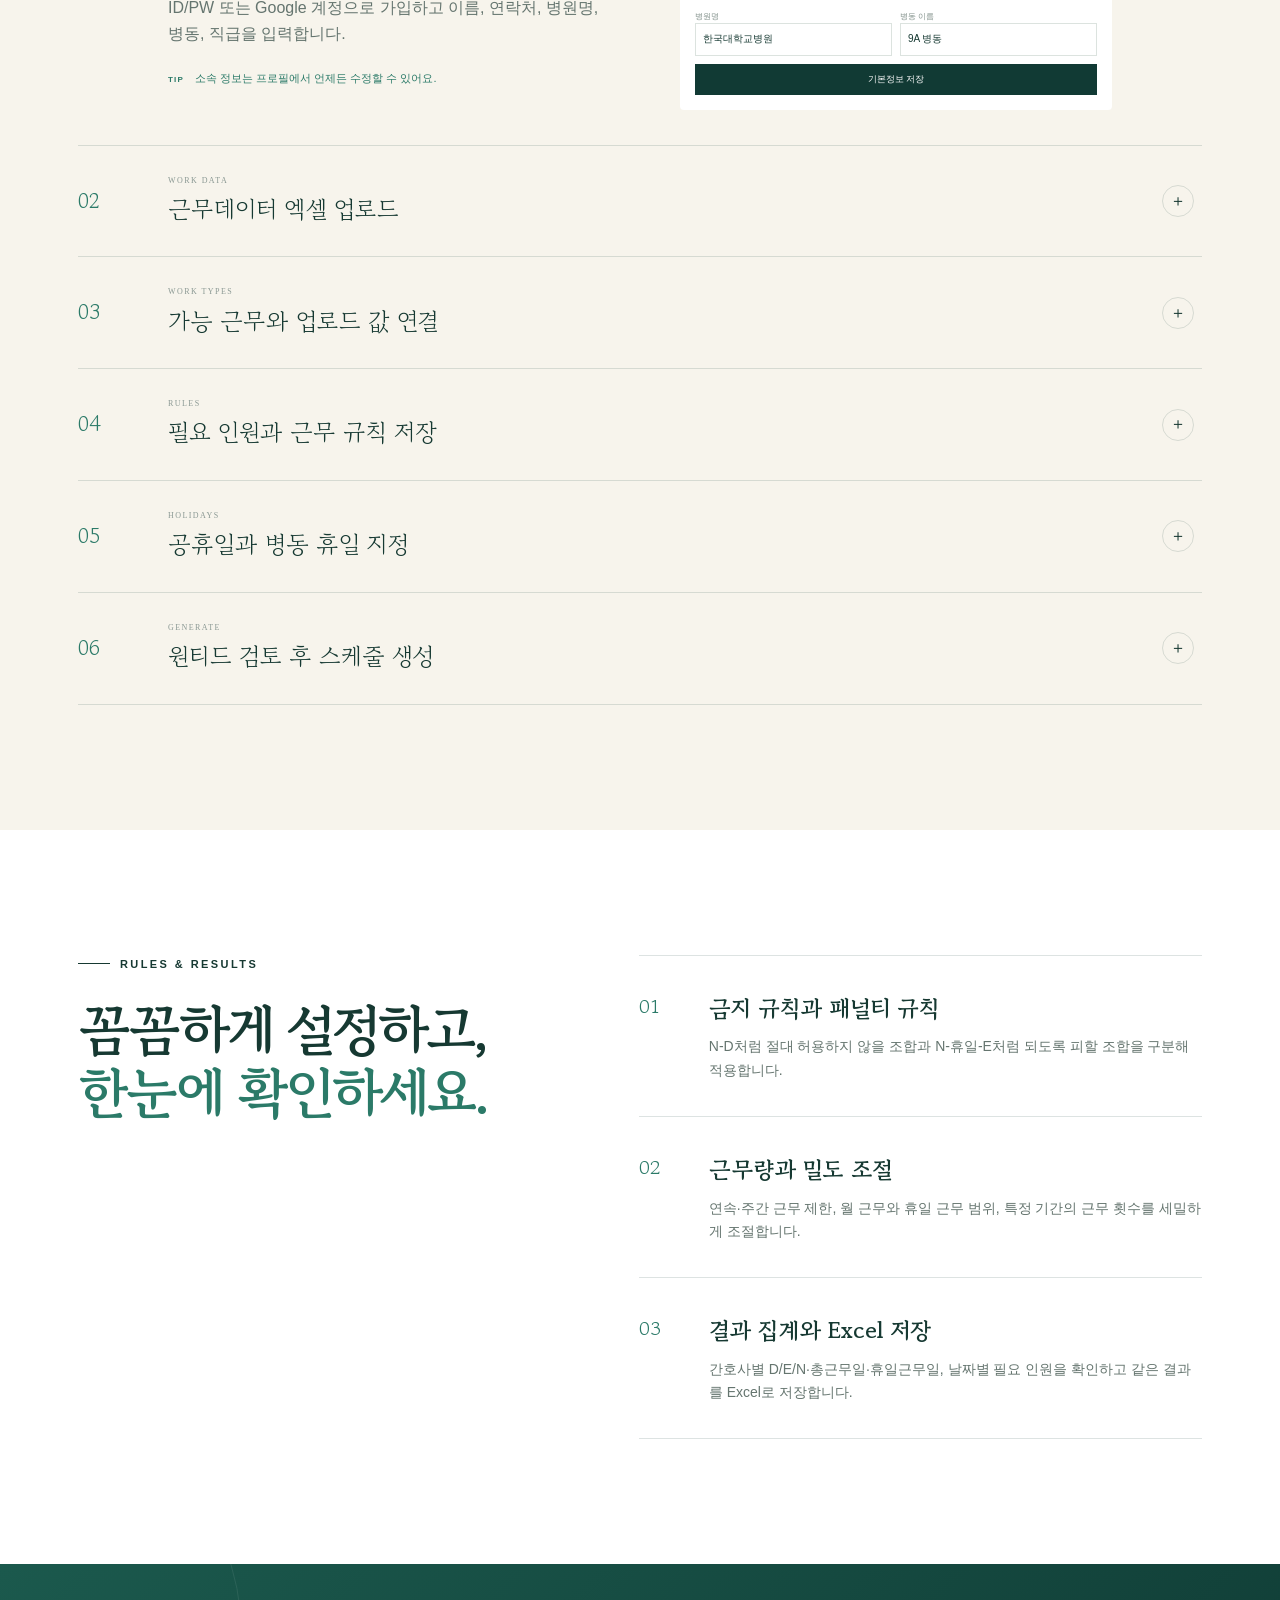
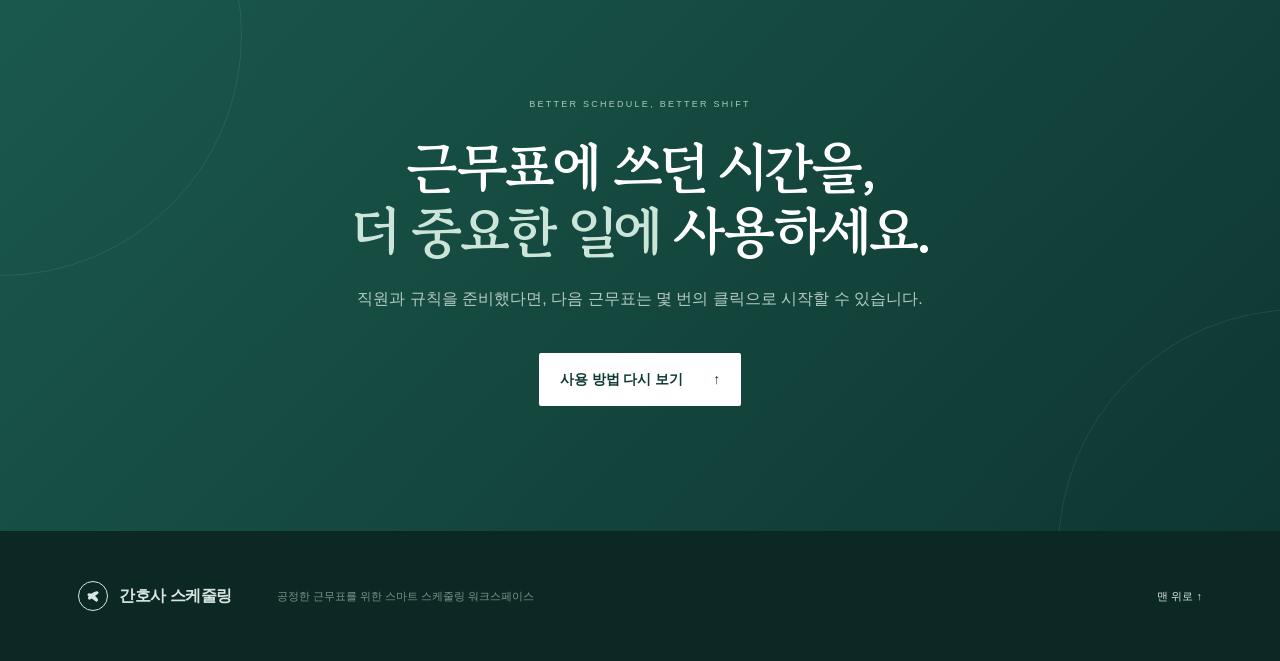
==== commit 624dae3a: "설명 업뎃" ====
--- a/index.html
+++ b/index.html
@@ -34,8 +34,8 @@
       <div class="hero-grid">
         <div class="hero-copy reveal">
           <p class="eyebrow"><span></span> SMART NURSE SCHEDULING</p>
-          <h1>복잡한 근무표,<br><em>더 공정하고</em><br>간결하게.</h1>
-          <p class="hero-text">직원별 가능 근무와 원티드, 병동 규칙까지 한 번에 반영해 매달 반복되는 근무표 작성을 가볍게 시작하세요.</p>
+          <h1>복잡한 근무표,<br><em>더 공정하고</em><br>간편하게.</h1>
+          <p class="hero-text">직원별 가능 근무와 원티드, 병동의 근무 규칙까지 한 번에 반영해 매달 반복되는 근무표 작성을 가볍게 시작하세요.</p>
           <div class="hero-actions">
             <a class="button primary" href="#guide">사용 방법 보기 <span>→</span></a>
             <a class="text-link" href="#features">무엇이 가능한가요? <span>↓</span></a>
@@ -62,11 +62,11 @@
                   <table class="schedule-table">
                     <thead><tr><th>간호사</th><th>1 화</th><th>2 수</th><th>3 목</th><th>4 금</th><th class="weekend">5 토</th><th class="weekend">6 일</th><th>7 월</th></tr></thead>
                     <tbody>
-                      <tr><th>김하은 <small>A팀</small></th><td class="day">D</td><td class="day">D</td><td>/</td><td class="eve">E</td><td class="eve">E</td><td>/</td><td class="night">N</td></tr>
-                      <tr><th>이지안 <small>A팀</small></th><td class="eve">E</td><td class="eve">E</td><td>/</td><td class="day">D</td><td class="day">D</td><td class="day">D</td><td>/</td></tr>
-                      <tr><th>박서윤 <small>B팀</small></th><td class="night">N</td><td class="night">N</td><td>/</td><td>/</td><td class="day">D</td><td class="day">D</td><td class="eve">E</td></tr>
-                      <tr><th>정다은 <small>B팀</small></th><td>/</td><td class="day">D</td><td class="day">D</td><td class="eve">E</td><td>/</td><td class="night">N</td><td class="night">N</td></tr>
-                      <tr><th>최유진 <small>C팀</small></th><td class="day">D</td><td>/</td><td class="eve">E</td><td class="eve">E</td><td class="night">N</td><td class="night">N</td><td>/</td></tr>
+                      <tr><th>김하* <small>A팀</small></th><td class="day">D</td><td class="day">D</td><td>/</td><td class="eve">E</td><td class="eve">E</td><td>/</td><td class="night">N</td></tr>
+                      <tr><th>이지* <small>A팀</small></th><td class="eve">E</td><td class="eve">E</td><td>/</td><td class="day">D</td><td class="day">D</td><td class="day">D</td><td>/</td></tr>
+                      <tr><th>박서* <small>B팀</small></th><td class="night">N</td><td class="night">N</td><td>/</td><td>/</td><td class="day">D</td><td class="day">D</td><td class="eve">E</td></tr>
+                      <tr><th>정다* <small>B팀</small></th><td>/</td><td class="day">D</td><td class="day">D</td><td class="eve">E</td><td>/</td><td class="night">N</td><td class="night">N</td></tr>
+                      <tr><th>최유* <small>C팀</small></th><td class="day">D</td><td>/</td><td class="eve">E</td><td class="eve">E</td><td class="night">N</td><td class="night">N</td><td>/</td></tr>
                     </tbody>
                   </table>
                 </div>
@@ -83,7 +83,7 @@
     <section class="problem section" id="why">
       <div class="section-inner split-intro reveal">
         <div><p class="eyebrow"><span></span> WHY IT MATTERS</p><h2>근무표는 표가 아니라,<br><em>사람과 규칙의 균형</em>입니다.</h2></div>
-        <div class="intro-copy"><p>모든 직원의 요청, 연속 근무 제한, 날짜별 필요 인원까지. 하나씩 맞추다 보면 작은 변경 하나가 전체 표를 흔듭니다.</p><p>간호사 스케줄링은 흩어진 조건을 한곳에서 관리하고, 규칙에 맞는 근무표를 자동으로 계산합니다.</p></div>
+        <div class="intro-copy"><p>모든 직원의 요청, 연속 근무 제한, 날짜별 필요 인원까지. 하나씩 맞추다 보면 작은 변경 하나가 전체 표를 흔듭니다.</p><p>간호사 스케줄링 앱은 흩어진 조건을 한곳에서 관리하고, 규칙에 맞는 근무표를 자동으로 계산합니다.</p></div>
       </div>
       <div class="metric-grid section-inner reveal">
         <article><span class="metric-no">01</span><div class="line-icon people"></div><h3>직원별 조건을 한곳에</h3><p>팀, 가능 근무, 사전 확정 근무와 원티드를 엑셀 한 파일로 관리합니다.</p></article>
@@ -106,9 +106,9 @@
             <div class="feature-mock" aria-hidden="true">
               <div class="mock-top"><span>스케줄링 직원 및 근무데이터</span><button>파일 선택</button></div>
               <div class="upload-box"><div>↑</div><b>근무데이터 엑셀 업로드</b><small>선택한 파일에서 직원과 확정 근무를 불러옵니다</small></div>
-              <div class="staff-row"><i>⋮⋮</i><span class="avatar">김</span><b>김하은<small>A팀</small></b><em>D</em><em>E</em><em>N</em><button>수정</button></div>
-              <div class="staff-row"><i>⋮⋮</i><span class="avatar alt">이</span><b>이지안<small>A팀</small></b><em>D</em><em>E</em><em class="off">N</em><button>수정</button></div>
-              <div class="staff-row"><i>⋮⋮</i><span class="avatar gold">박</span><b>박서윤<small>B팀</small></b><em>D</em><em class="off">E</em><em>N</em><button>수정</button></div>
+              <div class="staff-row"><i>⋮⋮</i><span class="avatar">김</span><b>김하*<small>A팀</small></b><em>D</em><em>E</em><em>N</em><button>수정</button></div>
+              <div class="staff-row"><i>⋮⋮</i><span class="avatar alt">이</span><b>이지*<small>A팀</small></b><em>D</em><em>E</em><em class="off">N</em><button>수정</button></div>
+              <div class="staff-row"><i>⋮⋮</i><span class="avatar gold">박</span><b>박서*<small>B팀</small></b><em>D</em><em class="off">E</em><em>N</em><button>수정</button></div>
             </div>
           </div>
         </div>
@@ -119,10 +119,10 @@
       <div class="section-inner">
         <div class="guide-head reveal"><div><p class="eyebrow"><span></span> HOW TO USE</p><h2>처음부터 결과까지,<br><em>이 순서대로</em> 진행하세요.</h2></div><p>입력한 정보는 사용자별로 저장됩니다. 한 번 설정한 직원·규칙·휴일은 다음 작업에서도 다시 불러올 수 있습니다.</p></div>
         <div class="steps reveal">
-          <article class="step open"><button class="step-toggle" type="button" aria-expanded="true"><span class="step-number">01</span><span class="step-title"><small>ACCOUNT</small>회원가입 후 병동 정보 입력</span><span class="step-mark">−</span></button><div class="step-content"><div><p>ID/PW 또는 Google 계정으로 가입하고 이름, 연락처, 병원명, 병동, 직급을 입력합니다.</p><span class="tip"><b>TIP</b> 소속 정보는 프로필에서 언제든 수정할 수 있어요.</span></div><div class="mini-form"><label>병원명<span>한빛대학교병원</span></label><label>병동 이름<span>9A 병동</span></label><button>기본정보 저장</button></div></div></article>
-          <article class="step"><button class="step-toggle" type="button" aria-expanded="false"><span class="step-number">02</span><span class="step-title"><small>WORK DATA</small>근무데이터 엑셀 업로드</span><span class="step-mark">＋</span></button><div class="step-content"><div><p>템플릿을 내려받아 이름, 소속팀과 날짜별 근무 값을 입력한 뒤 업로드합니다. 빈 칸은 생성 대상, 값이 있는 칸은 사전 확정 근무입니다.</p></div><div class="step-note">첫 행: 이름 · 둘째 열: 소속팀<br>날짜 범위: 이전 달 마지막 7일 ~ 대상 월 말일</div></div></article>
-          <article class="step"><button class="step-toggle" type="button" aria-expanded="false"><span class="step-number">03</span><span class="step-title"><small>WORK TYPES</small>가능 근무와 업로드 값 연결</span><span class="step-mark">＋</span></button><div class="step-content"><div><p>직원별 Day·Evening·Night 가능 여부를 확인합니다. 교육 등 별도 코드가 있다면 근무유형을 추가하고 엑셀 값과 연결하세요.</p></div><div class="type-chips"><span>D <small>Day</small></span><span>E <small>Evening</small></span><span>N <small>Night</small></span><span>/ <small>휴일</small></span></div></div></article>
-          <article class="step"><button class="step-toggle" type="button" aria-expanded="false"><span class="step-number">04</span><span class="step-title"><small>RULES</small>필요 인원과 근무 규칙 저장</span><span class="step-mark">＋</span></button><div class="step-content"><div><p>평일·휴일의 D/E/N 필요 인원, 연속 근무와 주간 한도, 금지·패널티 조합, 근무 밀도와 팀 커버 조건을 설정합니다.</p></div><div class="rule-sample"><span>N</span><b>−</b><span>/</span><b>−</b><span>E</span><em>패널티</em></div></div></article>
+          <article class="step open"><button class="step-toggle" type="button" aria-expanded="true"><span class="step-number">01</span><span class="step-title"><small>ACCOUNT</small>회원가입 후 병동 정보 입력</span><span class="step-mark">−</span></button><div class="step-content"><div><p>ID/PW 또는 Google 계정으로 가입하고 이름, 연락처, 병원명, 병동, 직급을 입력합니다.</p><span class="tip"><b>TIP</b> 소속 정보는 프로필에서 언제든 수정할 수 있어요.</span></div><div class="mini-form"><label>병원명<span>한국대학교병원</span></label><label>병동 이름<span>9A 병동</span></label><button>기본정보 저장</button></div></div></article>
+          <article class="step"><button class="step-toggle" type="button" aria-expanded="false"><span class="step-number">02</span><span class="step-title"><small>WORK DATA</small>근무데이터 엑셀 업로드</span><span class="step-mark">＋</span></button><div class="step-content"><div><p>템플릿에 직원과 근무 값을 입력한 뒤 업로드하고, 아래 항목을 차례로 확인하세요.</p><ul class="guide-points"><li><b>근무 값 확인</b><span>빈칸은 생성 대상, 값이 있는 칸은 사전 확정 근무 또는 원티드 근무입니다.</span></li><li><b>직원 정보 확인</b><span>업로드된 직원 목록과 직원별 Day·Evening·Night 가능 여부를 확인합니다.</span></li><li><b>대상 월 확인</b><span>‘202X년 XX월 스케줄링’의 대상 월이 맞지 않으면 ‘월별 휴일 지정’에서 월을 변경합니다.</span></li></ul></div><div class="workbook-guide"><span class="guide-card-label">EXCEL FORMAT</span><div><b>이름</b><small>첫 번째 열</small></div><div><b>소속팀</b><small>두 번째 열</small></div><p><b>날짜 범위</b><span>이전 달 마지막 7일 → 대상 월 말일</span></p></div></div></article>
+          <article class="step"><button class="step-toggle" type="button" aria-expanded="false"><span class="step-number">03</span><span class="step-title"><small>WORK TYPES</small>가능 근무와 업로드 값 연결</span><span class="step-mark">＋</span></button><div class="step-content"><div><p><b>가능 근무 유형</b>에서 기본 유형 외에 교육 등 병동에서 사용하는 근무유형을 추가하세요.</p><p><b>업로드 값 매핑</b>에서는 엑셀에 입력된 표현을 실제 근무유형과 연결합니다.</p><div class="mapping-example"><span>예시</span><b>생휴</b><i>→</i><b>/</b><small>휴일로 연결</small></div></div><div class="work-type-card"><span class="guide-card-label">DEFAULT TYPES</span><div class="type-chips"><span>D <small>Day</small></span><span>E <small>Evening</small></span><span>N <small>Night</small></span><span>/ <small>휴일</small></span></div><p>추가한 유형도 동일한 방식으로<br>엑셀 값과 연결할 수 있습니다.</p></div></div></article>
+          <article class="step"><button class="step-toggle" type="button" aria-expanded="false"><span class="step-number">04</span><span class="step-title"><small>RULES</small>필요 인원과 근무 규칙 저장</span><span class="step-mark">＋</span></button><div class="step-content"><div><p><b>제약 조건 규칙</b>에서 평일·휴일의 D/E/N 필요 인원을 먼저 설정하세요.</p><ul class="guide-points compact"><li><b>금지 규칙</b><span>반드시 지켜야 하는 조건입니다. 연속·주간 근무 제한과 금지 조합을 입력합니다.</span></li><li><b>패널티 규칙</b><span>가급적 피하되 고정 근무와 원티드를 위해 허용할 수 있는 조건입니다. 근무 밀도, 월·휴일 근무 한도, 팀 커버와 패널티 조합을 설정합니다.</span></li></ul></div><div class="rule-compare"><span class="guide-card-label">RULE EXAMPLES</span><div class="rule-row danger"><em>금지</em><span>N</span><b>−</b><span>D</span><small>허용하지 않음</small></div><div class="rule-row caution"><em>패널티</em><span>N</span><b>−</b><span>/</span><b>−</b><span>E</span><small>가급적 피함</small></div></div></div></article>
           <article class="step"><button class="step-toggle" type="button" aria-expanded="false"><span class="step-number">05</span><span class="step-title"><small>HOLIDAYS</small>공휴일과 병동 휴일 지정</span><span class="step-mark">＋</span></button><div class="step-content"><div><p>달력에서 토·일 외에 휴일 인원 기준을 적용할 날짜를 선택하고 저장합니다. 법정 공휴일은 자동으로 휴일 처리됩니다.</p></div><div class="calendar-mini"><b>9월</b><span>14</span><span class="selected">15</span><span>16</span><span>17</span><span>18</span></div></div></article>
           <article class="step"><button class="step-toggle" type="button" aria-expanded="false"><span class="step-number">06</span><span class="step-title"><small>GENERATE</small>원티드 검토 후 스케줄 생성</span><span class="step-mark">＋</span></button><div class="step-content"><div><p>먼저 ‘원티드 검토’로 확정 근무의 규칙 위반 여부를 확인한 다음 ‘스케줄 생성’을 누릅니다. 완료되면 화면에서 집계와 표를 확인하고 Excel로 내려받으세요.</p></div><div class="action-sample"><button>원티드 검토</button><button>스케줄 생성 →</button></div></div></article>
         </div>
--- a/styles.css
+++ b/styles.css
@@ -3,3 +3,41 @@
 @media(max-width:900px){.main-nav{position:absolute;top:70px;left:18px;right:18px;background:var(--paper);box-shadow:0 15px 40px rgba(17,58,52,.16);padding:24px;display:none;flex-direction:column;align-items:stretch;gap:18px}.main-nav.open{display:flex}.menu-button{display:block}.menu-button span{display:block;width:23px;height:1px;background:var(--ink);margin:6px}.hero{padding-top:130px}.hero-grid{grid-template-columns:1fr}.hero-copy{text-align:center}.hero-text,.hero-proof{margin-left:auto;margin-right:auto}.hero-actions{justify-content:center}.hero-visual{max-width:680px;margin:20px auto 0;width:100%}.split-intro,.guide-head,.detail-grid{grid-template-columns:1fr;gap:35px}.intro-copy,.guide-head>p{padding-left:0;border-left:0}.section-heading{display:block}.section-heading>p:last-child{padding-left:0;margin-top:20px}.feature-panel{grid-template-columns:1fr;gap:35px}.feature-copy{max-width:600px}.detail-title{position:static}.metric-grid article{padding:35px 25px}.step-content,.step.open .step-content{grid-template-columns:1fr;gap:20px;padding-left:90px;padding-right:40px}.step.open .step-content{max-height:500px}}
 @media(max-width:640px){.nav-wrap,.hero-grid,.section-inner{padding-left:20px;padding-right:20px}.hero{min-height:auto;padding-bottom:100px}.hero h1{font-size:43px}.hero-text{font-size:16px}.hero-actions{flex-direction:column;gap:12px}.hero-proof{justify-content:center}.hero-proof div{padding:0 12px}.hero-proof strong{font-size:18px}.hero-proof span{font-size:9px}.app-window{transform:none}.window-body{min-height:310px}.mini-side{display:none}.schedule-area{width:100%;padding:19px 14px}.schedule-table th,.schedule-table td{padding:7px 2px}.floating-card{right:5px;bottom:-40px}.section{padding:85px 0}.section h2{font-size:38px}.metric-grid{grid-template-columns:1fr}.metric-grid article{min-height:260px}.feature-tabs{justify-content:space-between}.feature-tab{margin:0;padding-right:8px;gap:7px}.feature-panel{padding-top:35px}.feature-mock{padding:20px 14px}.staff-row{grid-template-columns:14px 28px 1fr repeat(3,20px) 32px}.step-toggle{grid-template-columns:48px 1fr 34px}.step-title{font-size:19px}.step-content,.step.open .step-content{padding-left:48px;padding-right:5px}.step.open .step-content{max-height:650px}.footer-inner{flex-direction:column;align-items:flex-start;gap:12px}.footer-inner>a{margin:0}.hero-scroll{display:none}}
 @media(prefers-reduced-motion:reduce){html{scroll-behavior:auto}.reveal{opacity:1;transform:none;transition:none}.site-header.scrolled{animation:none}}
+
+/* HOW TO USE — structured guide cards */
+.step.open .step-content{max-height:620px}
+.step-content p b{color:var(--ink)}
+.guide-points{list-style:none;padding:0;margin:22px 0 0}
+.guide-points li{position:relative;padding:0 0 17px 28px}
+.guide-points li:before{content:"✓";position:absolute;left:0;top:1px;width:17px;height:17px;border-radius:50%;background:#dcece4;color:var(--green);font-size:9px;font-weight:800;display:grid;place-items:center}
+.guide-points b,.guide-points span{display:block}
+.guide-points b{font-size:13px;margin-bottom:2px}
+.guide-points span{font-size:12px;color:var(--muted);line-height:1.65}
+.guide-points.compact li:first-child:before{content:"!";background:#f5dfda;color:#a85347}
+.guide-points.compact li:last-child:before{content:"△";background:#f4e8cf;color:#8d6728}
+.guide-card-label{display:block;font-size:8px;letter-spacing:.2em;color:var(--green);font-weight:800;margin-bottom:14px}
+.workbook-guide,.work-type-card,.rule-compare{background:white;border:1px solid #e1e7e3;padding:22px;align-self:start;box-shadow:0 10px 28px rgba(31,70,62,.05)}
+.workbook-guide{display:grid;grid-template-columns:1fr 1fr;gap:8px}
+.workbook-guide>.guide-card-label,.workbook-guide>p{grid-column:1/-1}
+.workbook-guide>div{background:var(--pale);padding:13px}
+.workbook-guide b,.workbook-guide small{display:block}
+.workbook-guide small{font-size:9px;color:var(--muted)}
+.workbook-guide p{margin:7px 0 0;padding-top:14px;border-top:1px solid var(--line);display:flex;justify-content:space-between;font-size:11px}
+.workbook-guide p span{color:var(--muted)}
+.mapping-example{display:flex;align-items:center;gap:9px;margin-top:20px;padding:12px 14px;background:#edf3ee;font-size:11px}
+.mapping-example>span{font-size:8px;letter-spacing:.12em;color:var(--green);margin-right:auto}
+.mapping-example b{background:white;border:1px solid #d9e2dd;min-width:40px;text-align:center;padding:5px}
+.mapping-example i{font-style:normal;color:var(--green)}
+.mapping-example small{color:var(--muted)}
+.work-type-card .type-chips{display:grid;grid-template-columns:repeat(4,1fr)}
+.work-type-card p{font-size:11px;text-align:center;margin:16px 0 0}
+.rule-compare{display:grid;gap:9px}
+.rule-row{display:flex;align-items:center;gap:6px;padding:11px;background:#fafaf8}
+.rule-row em{font-style:normal;font-size:9px;font-weight:800;text-align:center;padding:5px;min-width:48px}
+.rule-row.danger em{background:#f2d9d4;color:#9b493e}
+.rule-row.caution em{background:#f3e5c8;color:#8a6425}
+.rule-row span{width:30px;height:30px;background:white;border:1px solid #dce3df;display:grid;place-items:center;font-size:11px;font-weight:800;flex:0 0 auto}
+.rule-row b{font-size:10px;color:#96a39e}
+.rule-row small{margin-left:auto;color:var(--muted);font-size:9px}
+@media(max-width:900px){.step.open .step-content{max-height:800px}}
+@media(max-width:640px){.step.open .step-content{max-height:1050px}.workbook-guide p{display:block}.workbook-guide p span{display:block;margin-top:4px}.work-type-card .type-chips{grid-template-columns:1fr 1fr}.rule-row{flex-wrap:wrap}.rule-row small{width:100%;margin-left:54px}}
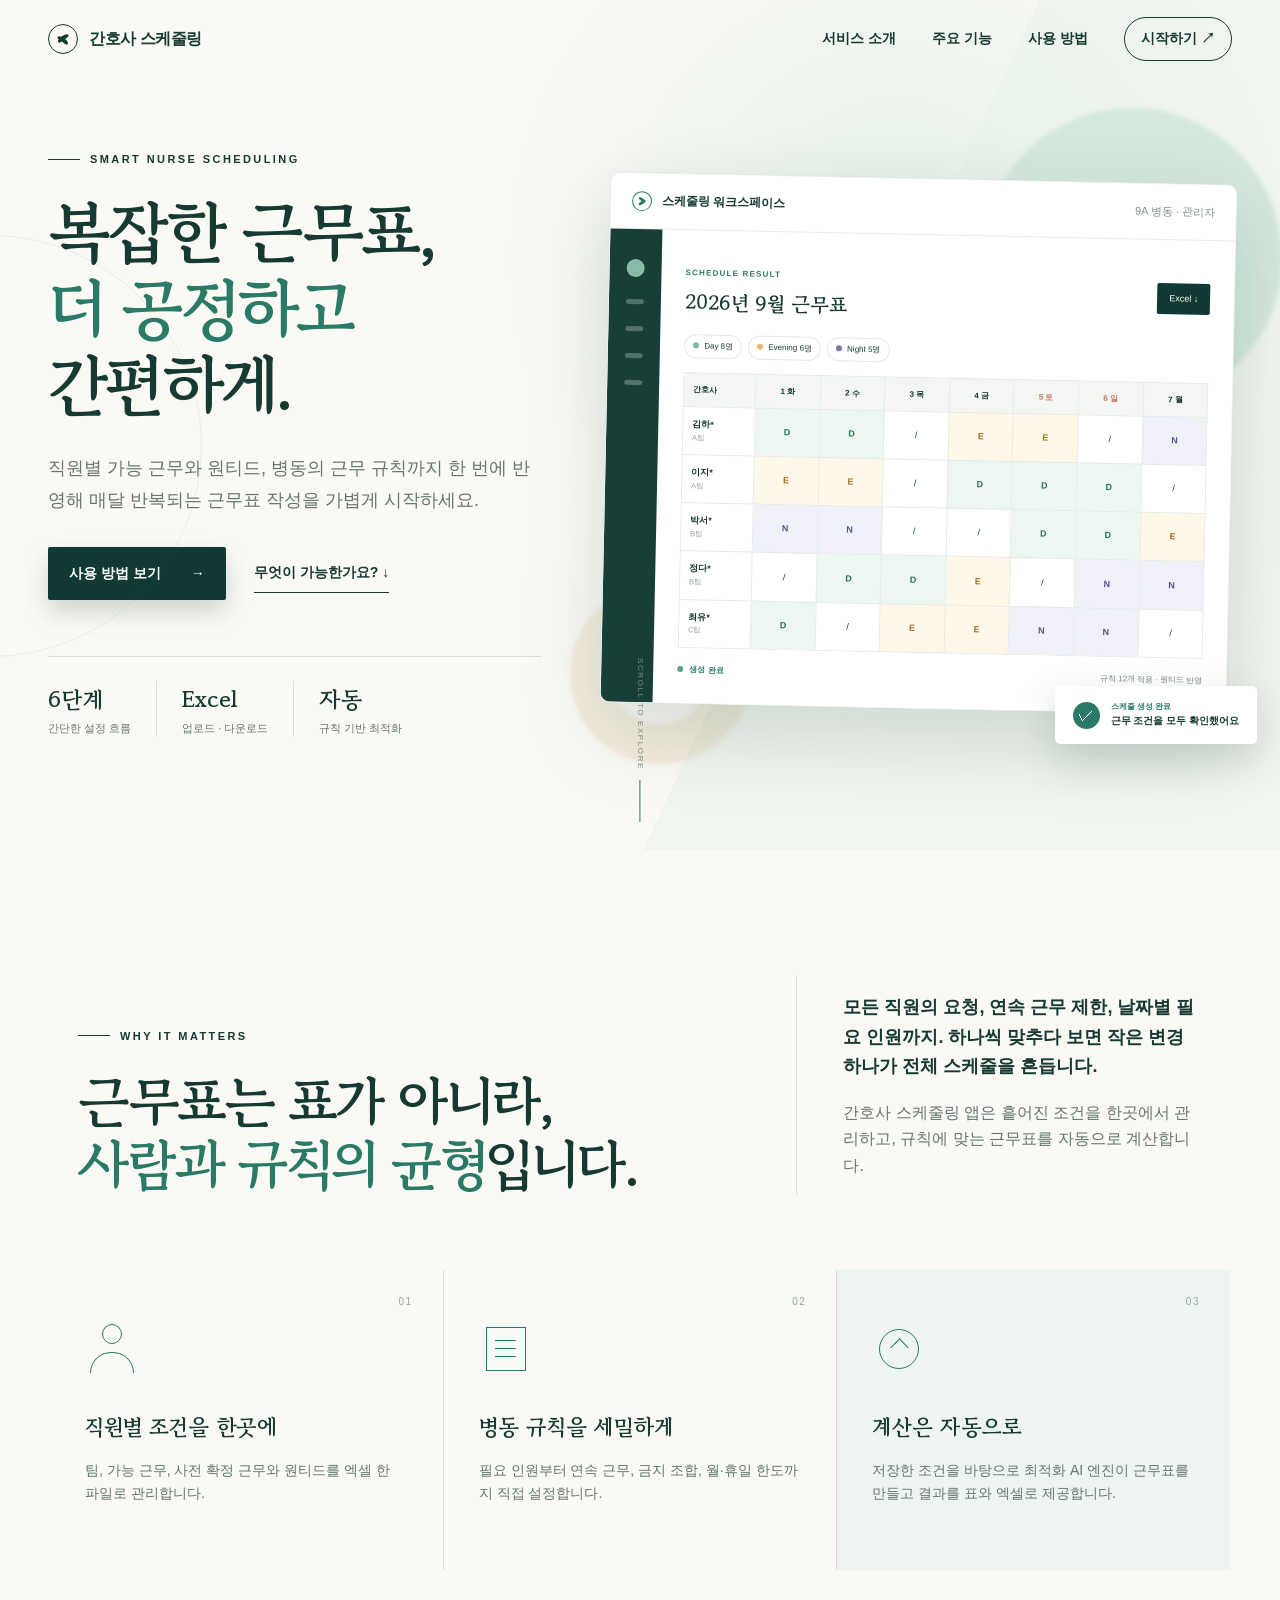
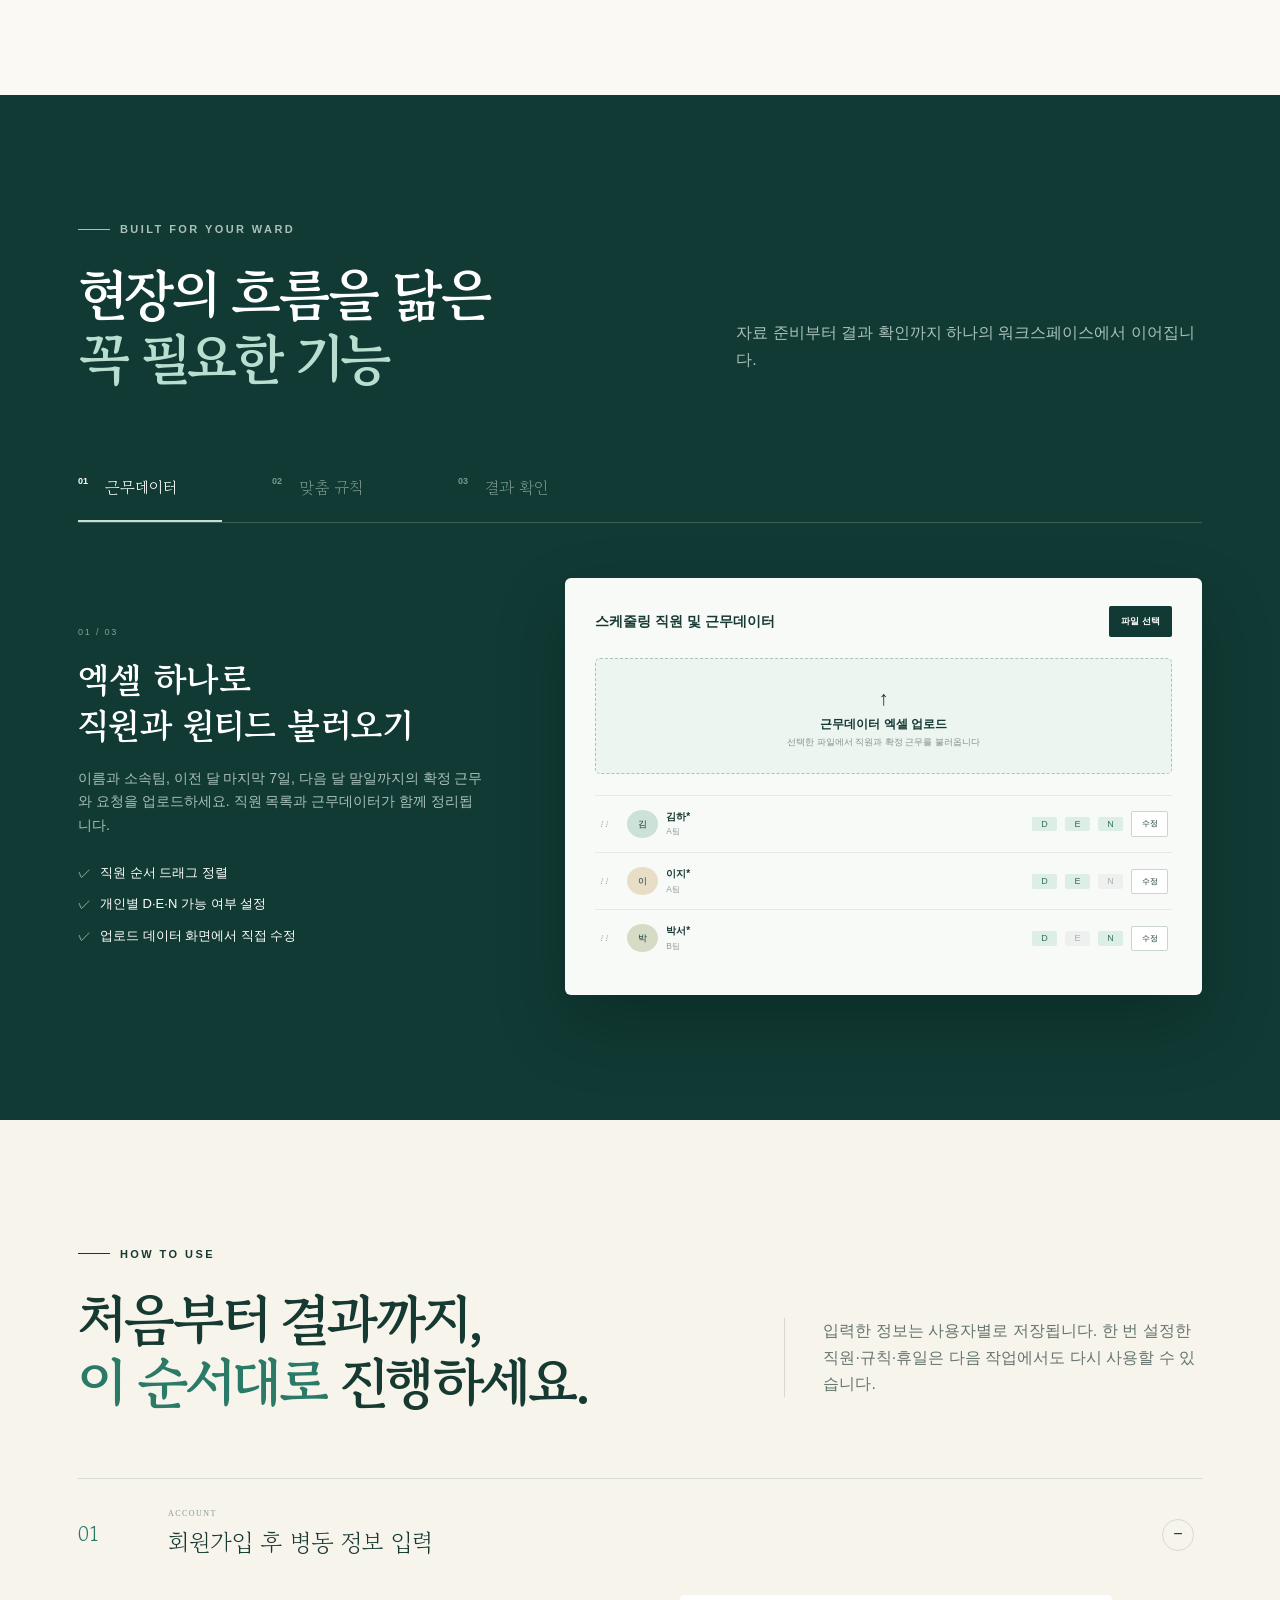
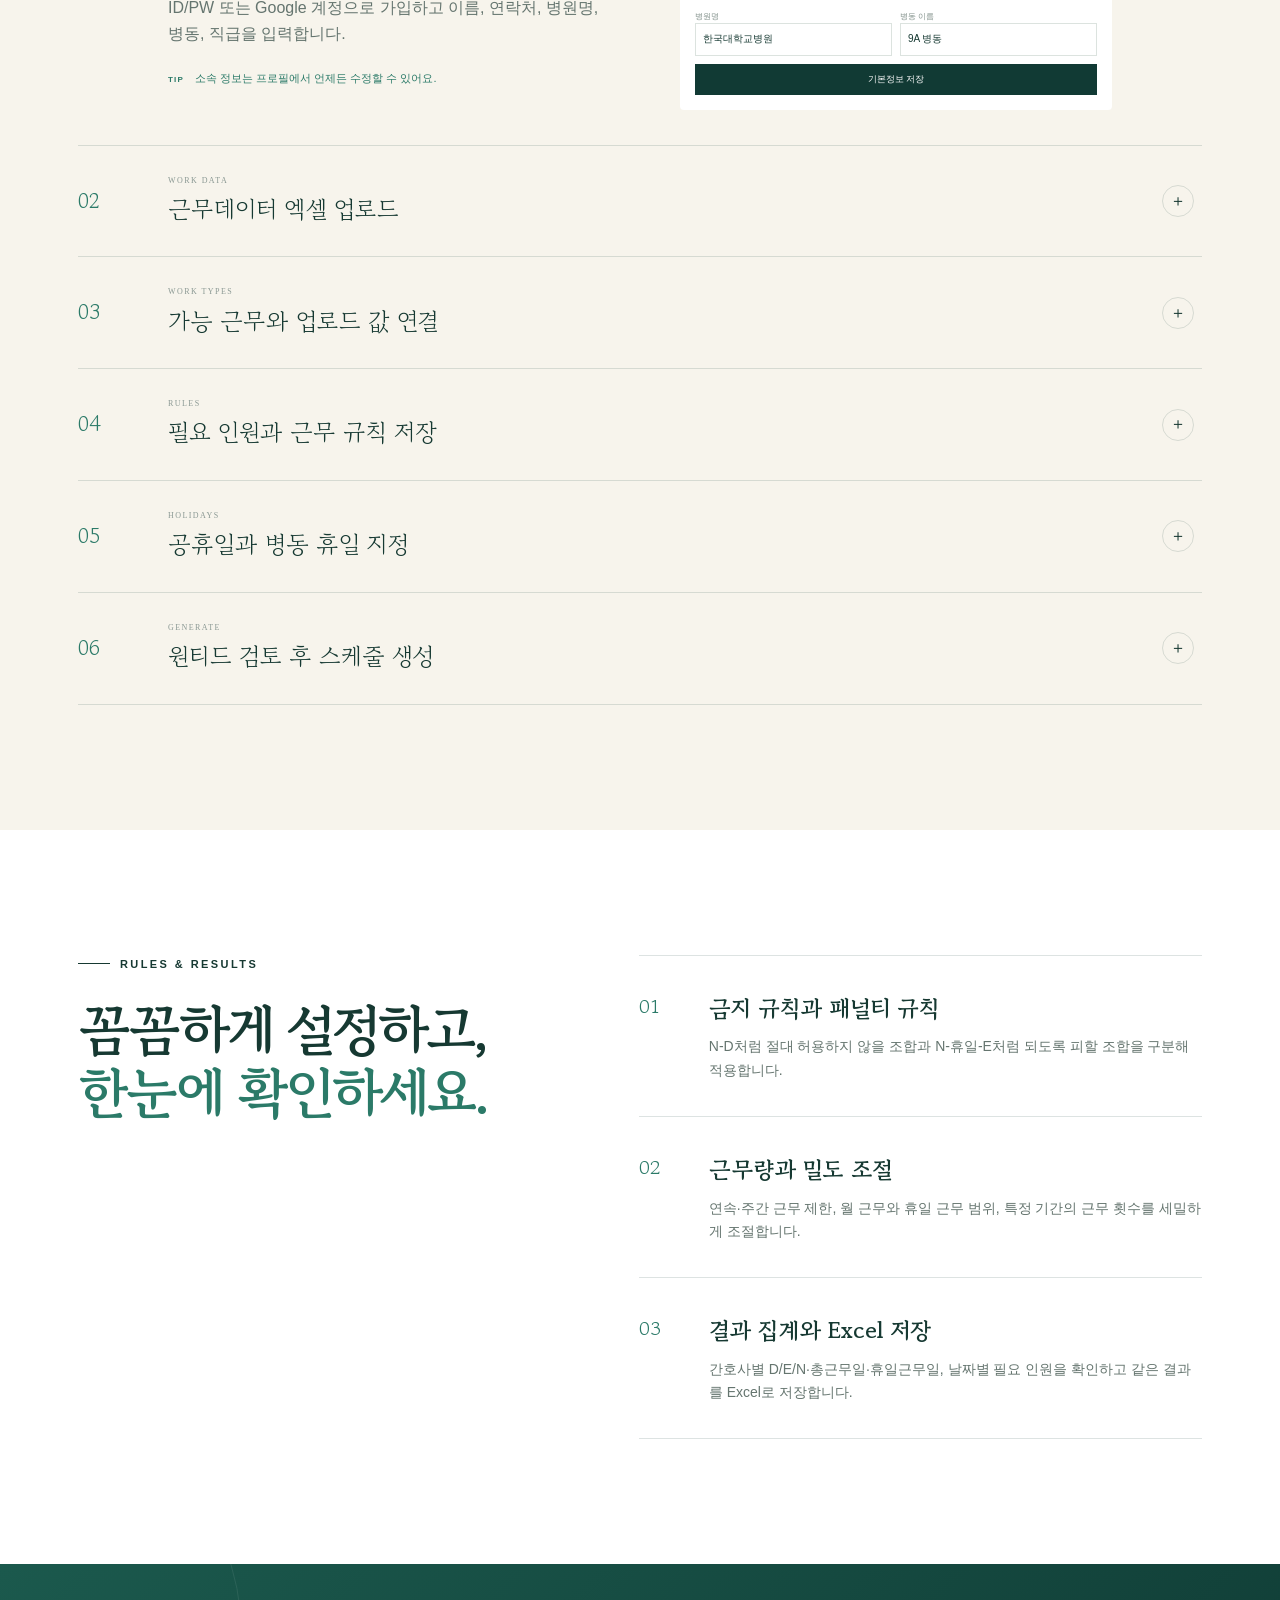
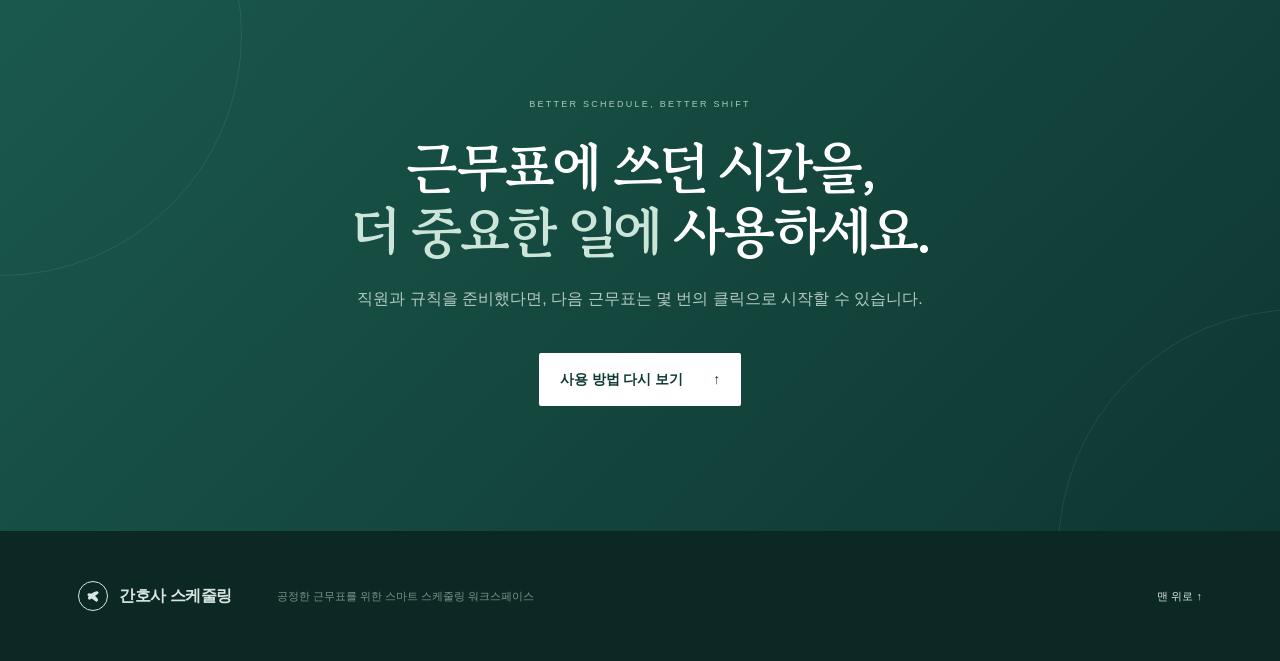
==== commit aa01b75c: "내용수정" ====
--- a/index.html
+++ b/index.html
@@ -83,12 +83,12 @@
     <section class="problem section" id="why">
       <div class="section-inner split-intro reveal">
         <div><p class="eyebrow"><span></span> WHY IT MATTERS</p><h2>근무표는 표가 아니라,<br><em>사람과 규칙의 균형</em>입니다.</h2></div>
-        <div class="intro-copy"><p>모든 직원의 요청, 연속 근무 제한, 날짜별 필요 인원까지. 하나씩 맞추다 보면 작은 변경 하나가 전체 표를 흔듭니다.</p><p>간호사 스케줄링 앱은 흩어진 조건을 한곳에서 관리하고, 규칙에 맞는 근무표를 자동으로 계산합니다.</p></div>
+        <div class="intro-copy"><p>모든 직원의 요청, 연속 근무 제한, 날짜별 필요 인원까지. 하나씩 맞추다 보면 작은 변경 하나가 전체 스케줄을 흔듭니다.</p><p>간호사 스케줄링 앱은 흩어진 조건을 한곳에서 관리하고, 규칙에 맞는 근무표를 자동으로 계산합니다.</p></div>
       </div>
       <div class="metric-grid section-inner reveal">
         <article><span class="metric-no">01</span><div class="line-icon people"></div><h3>직원별 조건을 한곳에</h3><p>팀, 가능 근무, 사전 확정 근무와 원티드를 엑셀 한 파일로 관리합니다.</p></article>
         <article><span class="metric-no">02</span><div class="line-icon rules"></div><h3>병동 규칙을 세밀하게</h3><p>필요 인원부터 연속 근무, 금지 조합, 월·휴일 한도까지 직접 설정합니다.</p></article>
-        <article class="accent-card"><span class="metric-no">03</span><div class="line-icon spark"></div><h3>계산은 자동으로</h3><p>저장한 조건을 바탕으로 최적화 엔진이 근무표를 만들고 결과를 표와 엑셀로 제공합니다.</p></article>
+        <article class="accent-card"><span class="metric-no">03</span><div class="line-icon spark"></div><h3>계산은 자동으로</h3><p>저장한 조건을 바탕으로 최적화 AI 엔진이 근무표를 만들고 결과를 표와 엑셀로 제공합니다.</p></article>
       </div>
     </section>
 
@@ -117,7 +117,7 @@
 
     <section class="guide section" id="guide">
       <div class="section-inner">
-        <div class="guide-head reveal"><div><p class="eyebrow"><span></span> HOW TO USE</p><h2>처음부터 결과까지,<br><em>이 순서대로</em> 진행하세요.</h2></div><p>입력한 정보는 사용자별로 저장됩니다. 한 번 설정한 직원·규칙·휴일은 다음 작업에서도 다시 불러올 수 있습니다.</p></div>
+        <div class="guide-head reveal"><div><p class="eyebrow"><span></span> HOW TO USE</p><h2>처음부터 결과까지,<br><em>이 순서대로</em> 진행하세요.</h2></div><p>입력한 정보는 사용자별로 저장됩니다. 한 번 설정한 직원·규칙·휴일은 다음 작업에서도 다시 사용할 수 있습니다.</p></div>
         <div class="steps reveal">
           <article class="step open"><button class="step-toggle" type="button" aria-expanded="true"><span class="step-number">01</span><span class="step-title"><small>ACCOUNT</small>회원가입 후 병동 정보 입력</span><span class="step-mark">−</span></button><div class="step-content"><div><p>ID/PW 또는 Google 계정으로 가입하고 이름, 연락처, 병원명, 병동, 직급을 입력합니다.</p><span class="tip"><b>TIP</b> 소속 정보는 프로필에서 언제든 수정할 수 있어요.</span></div><div class="mini-form"><label>병원명<span>한국대학교병원</span></label><label>병동 이름<span>9A 병동</span></label><button>기본정보 저장</button></div></div></article>
           <article class="step"><button class="step-toggle" type="button" aria-expanded="false"><span class="step-number">02</span><span class="step-title"><small>WORK DATA</small>근무데이터 엑셀 업로드</span><span class="step-mark">＋</span></button><div class="step-content"><div><p>템플릿에 직원과 근무 값을 입력한 뒤 업로드하고, 아래 항목을 차례로 확인하세요.</p><ul class="guide-points"><li><b>근무 값 확인</b><span>빈칸은 생성 대상, 값이 있는 칸은 사전 확정 근무 또는 원티드 근무입니다.</span></li><li><b>직원 정보 확인</b><span>업로드된 직원 목록과 직원별 Day·Evening·Night 가능 여부를 확인합니다.</span></li><li><b>대상 월 확인</b><span>‘202X년 XX월 스케줄링’의 대상 월이 맞지 않으면 ‘월별 휴일 지정’에서 월을 변경합니다.</span></li></ul></div><div class="workbook-guide"><span class="guide-card-label">EXCEL FORMAT</span><div><b>이름</b><small>첫 번째 열</small></div><div><b>소속팀</b><small>두 번째 열</small></div><p><b>날짜 범위</b><span>이전 달 마지막 7일 → 대상 월 말일</span></p></div></div></article>
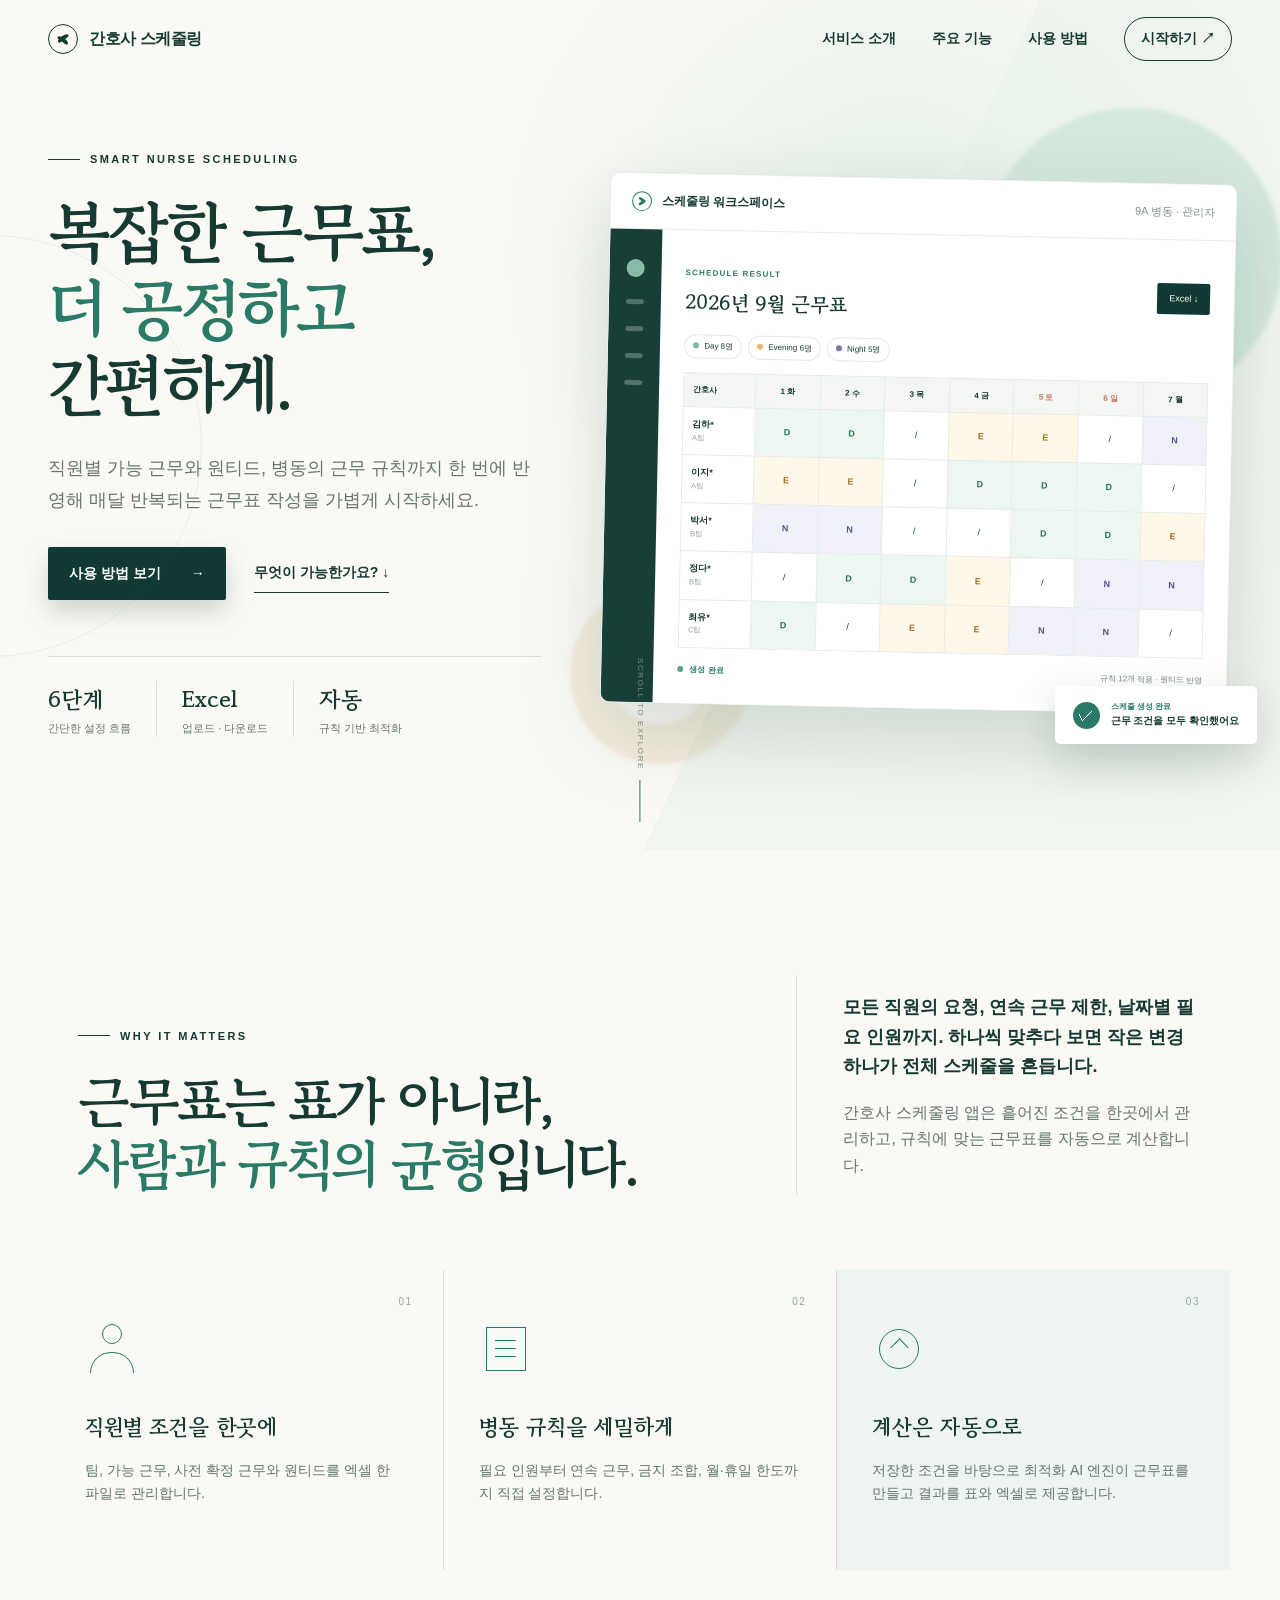
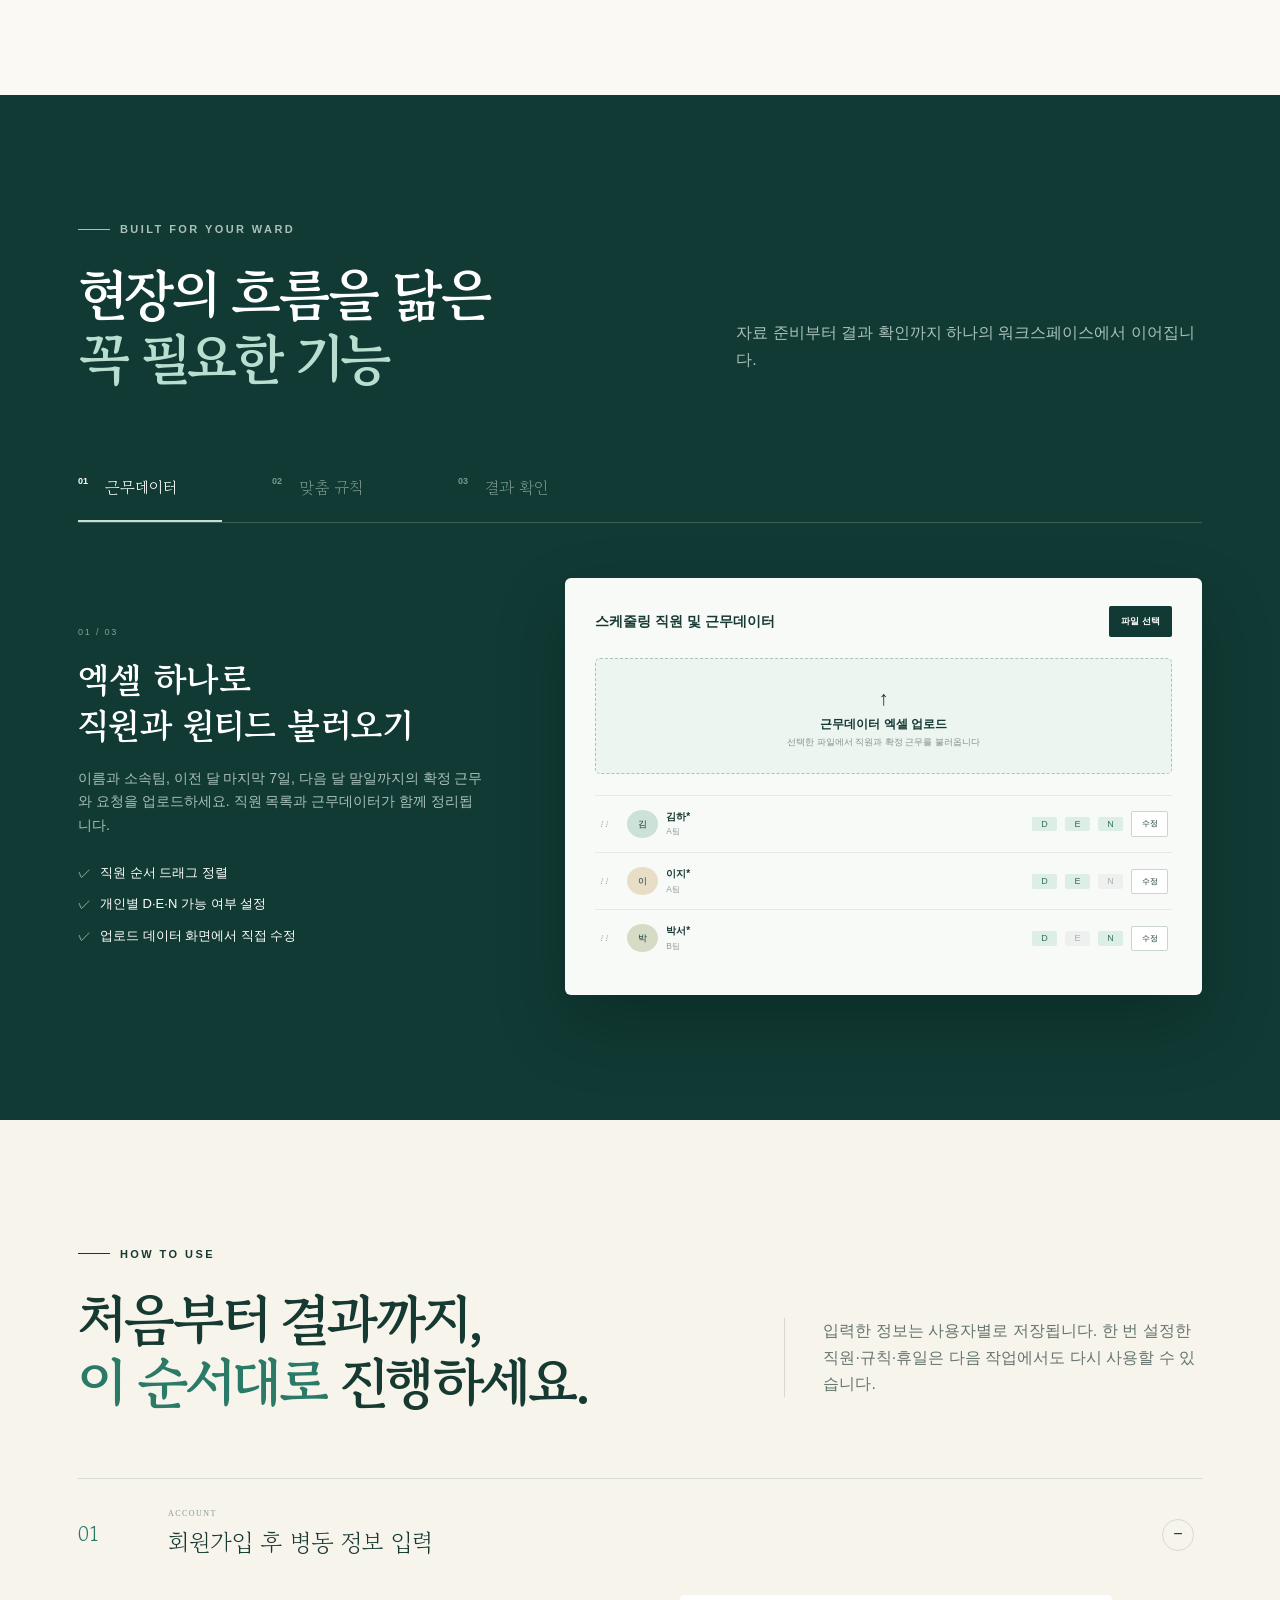
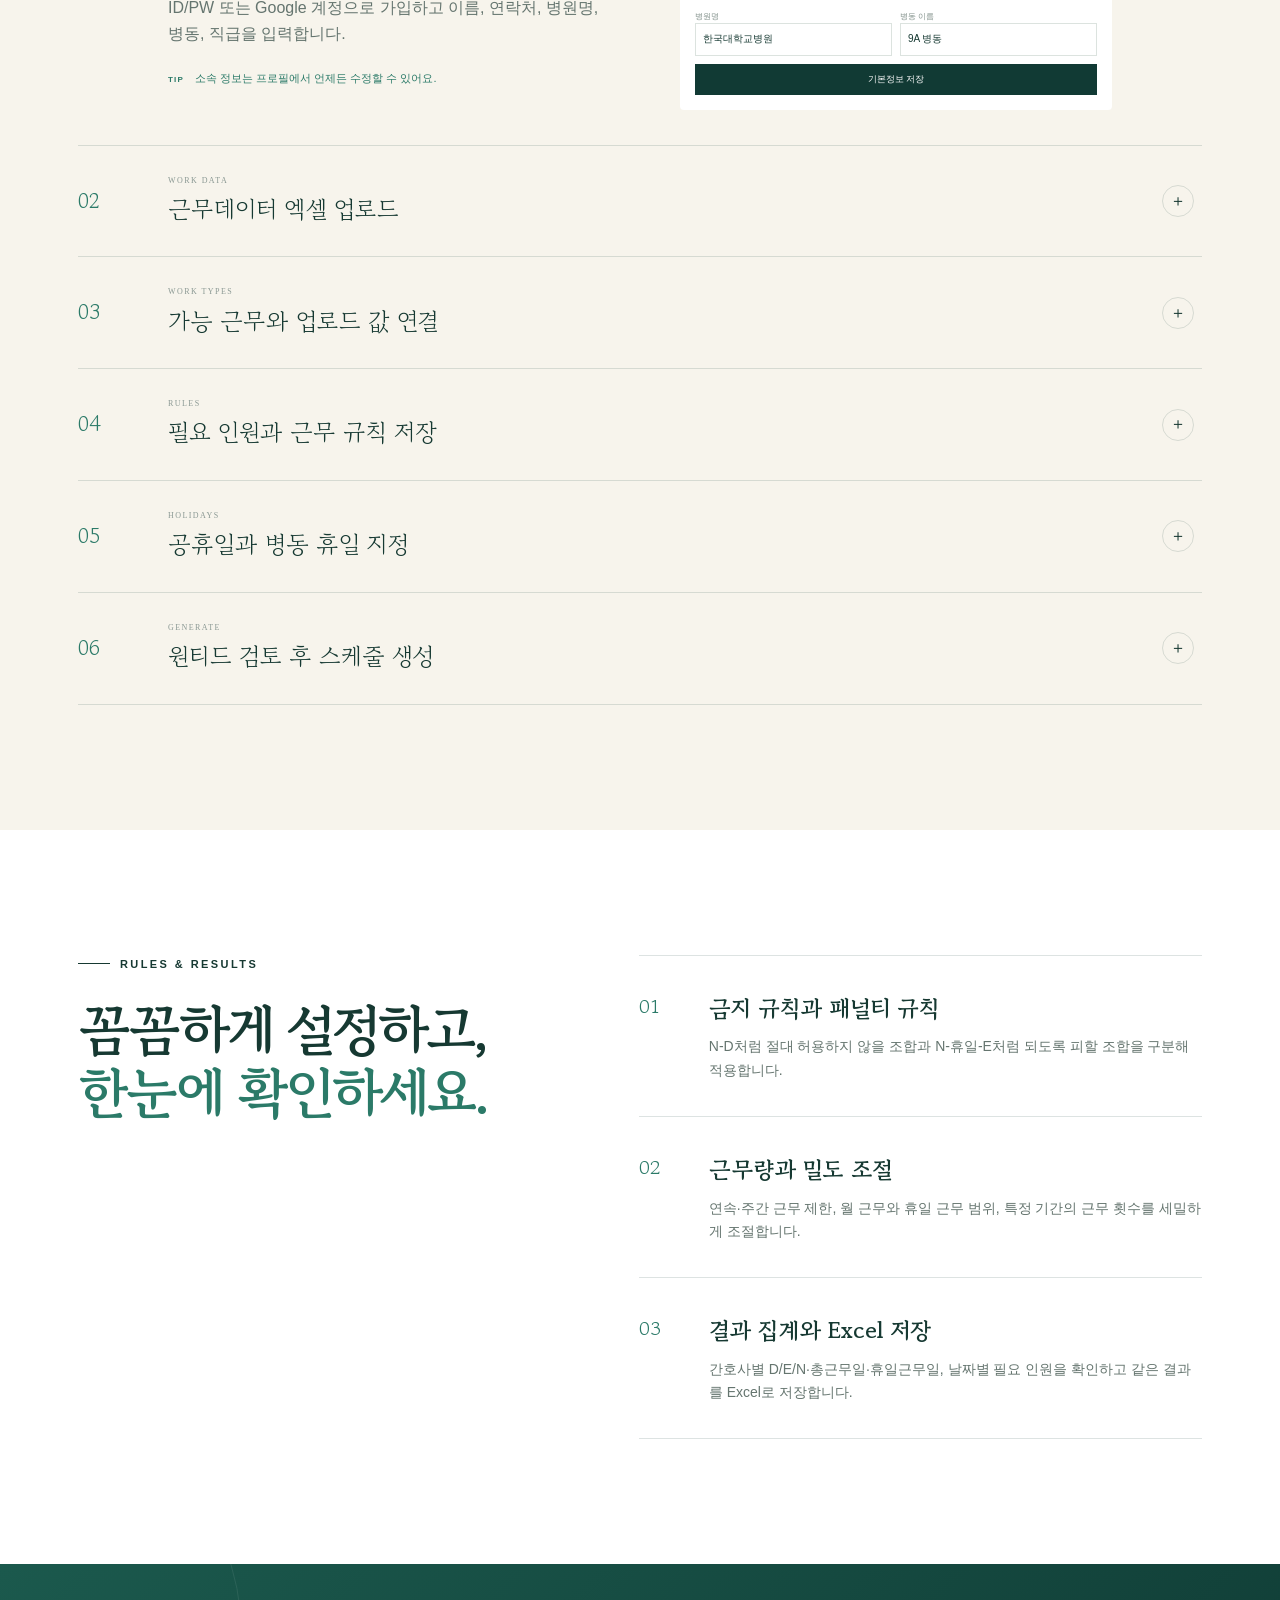
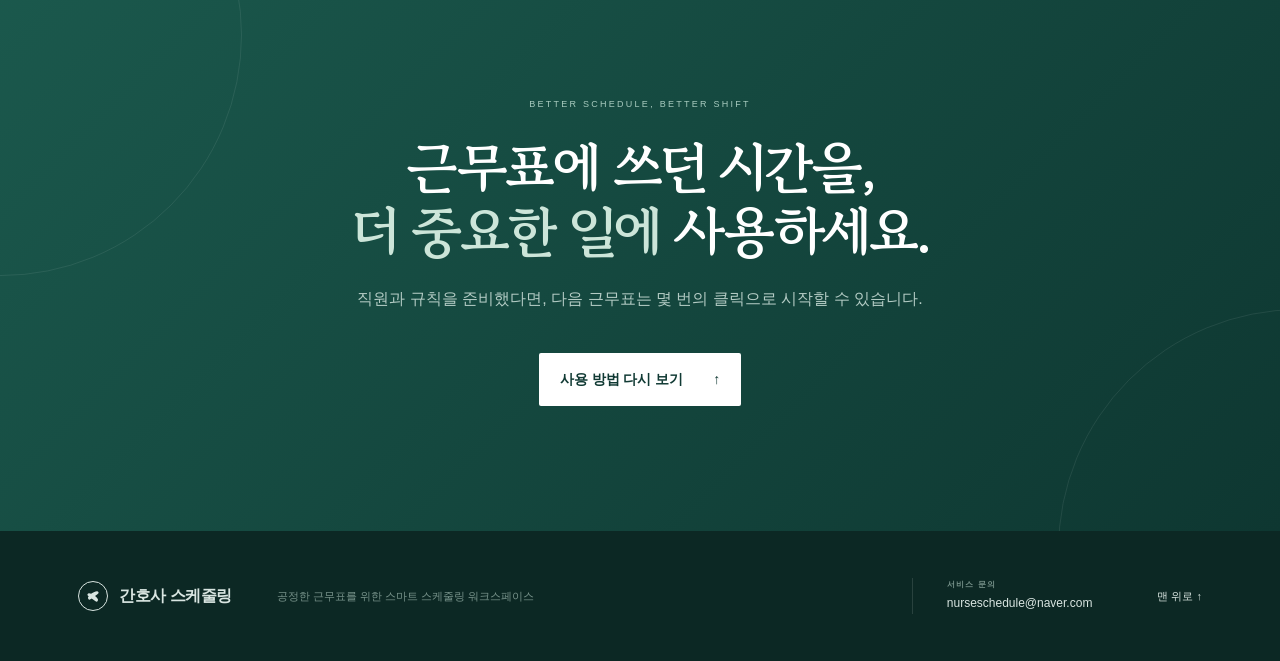
==== commit 71907580: "서비스문의 email 추가" ====
--- a/index.html
+++ b/index.html
@@ -9,7 +9,7 @@
   <link rel="preconnect" href="https://fonts.googleapis.com">
   <link rel="preconnect" href="https://fonts.gstatic.com" crossorigin>
   <link href="https://fonts.googleapis.com/css2?family=Gowun+Batang:wght@700&family=Pretendard:wght@400;500;600;700;800&display=swap" rel="stylesheet">
-  <link rel="stylesheet" href="styles.css">
+  <link rel="stylesheet" href="styles.css?v=20260926-2">
 </head>
 <body>
   <a class="skip-link" href="#main">본문으로 건너뛰기</a>
@@ -151,8 +151,13 @@
   </main>
 
   <footer>
-    <div class="footer-inner"><div class="brand footer-brand"><span class="brand-mark"><i></i><i></i></span><span>간호사 스케줄링</span></div><p>공정한 근무표를 위한 스마트 스케줄링 워크스페이스</p><a href="#top">맨 위로 ↑</a></div>
+    <div class="footer-inner">
+      <div class="brand footer-brand"><span class="brand-mark"><i></i><i></i></span><span>간호사 스케줄링</span></div>
+      <p>공정한 근무표를 위한 스마트 스케줄링 워크스페이스</p>
+      <div class="footer-contact"><span>서비스 문의</span><a href="mailto:nurseschedule@naver.com">nurseschedule@naver.com</a></div>
+      <a class="back-to-top" href="#top">맨 위로 ↑</a>
+    </div>
   </footer>
-  <script src="script.js"></script>
+  <script src="script.js?v=20260926-1"></script>
 </body>
 </html>
--- a/styles.css
+++ b/styles.css
@@ -41,3 +41,12 @@
 .rule-row small{margin-left:auto;color:var(--muted);font-size:9px}
 @media(max-width:900px){.step.open .step-content{max-height:800px}}
 @media(max-width:640px){.step.open .step-content{max-height:1050px}.workbook-guide p{display:block}.workbook-guide p span{display:block;margin-top:4px}.work-type-card .type-chips{grid-template-columns:1fr 1fr}.rule-row{flex-wrap:wrap}.rule-row small{width:100%;margin-left:54px}}
+
+/* Footer contact */
+.footer-contact{margin-left:auto;padding-left:34px;border-left:1px solid rgba(255,255,255,.12);display:flex;flex-direction:column;gap:2px}
+.footer-contact span{font-size:8px;font-weight:700;letter-spacing:.16em;color:#78938b}
+.footer-contact a{font-size:12px;color:#d9e5e1;border-bottom:1px solid transparent;transition:border-color .25s,color .25s}
+.footer-contact a:hover,.footer-contact a:focus-visible{color:#fff;border-bottom-color:#a7cabe}
+.footer-inner .back-to-top{margin-left:20px}
+@media(max-width:760px){.footer-inner{flex-wrap:wrap}.footer-contact{order:3;width:100%;margin-left:0;padding:18px 0 0;border-left:0;border-top:1px solid rgba(255,255,255,.1)}.footer-inner .back-to-top{margin-left:auto}}
+@media(max-width:640px){.footer-contact{order:initial}.footer-inner .back-to-top{margin-left:0}}
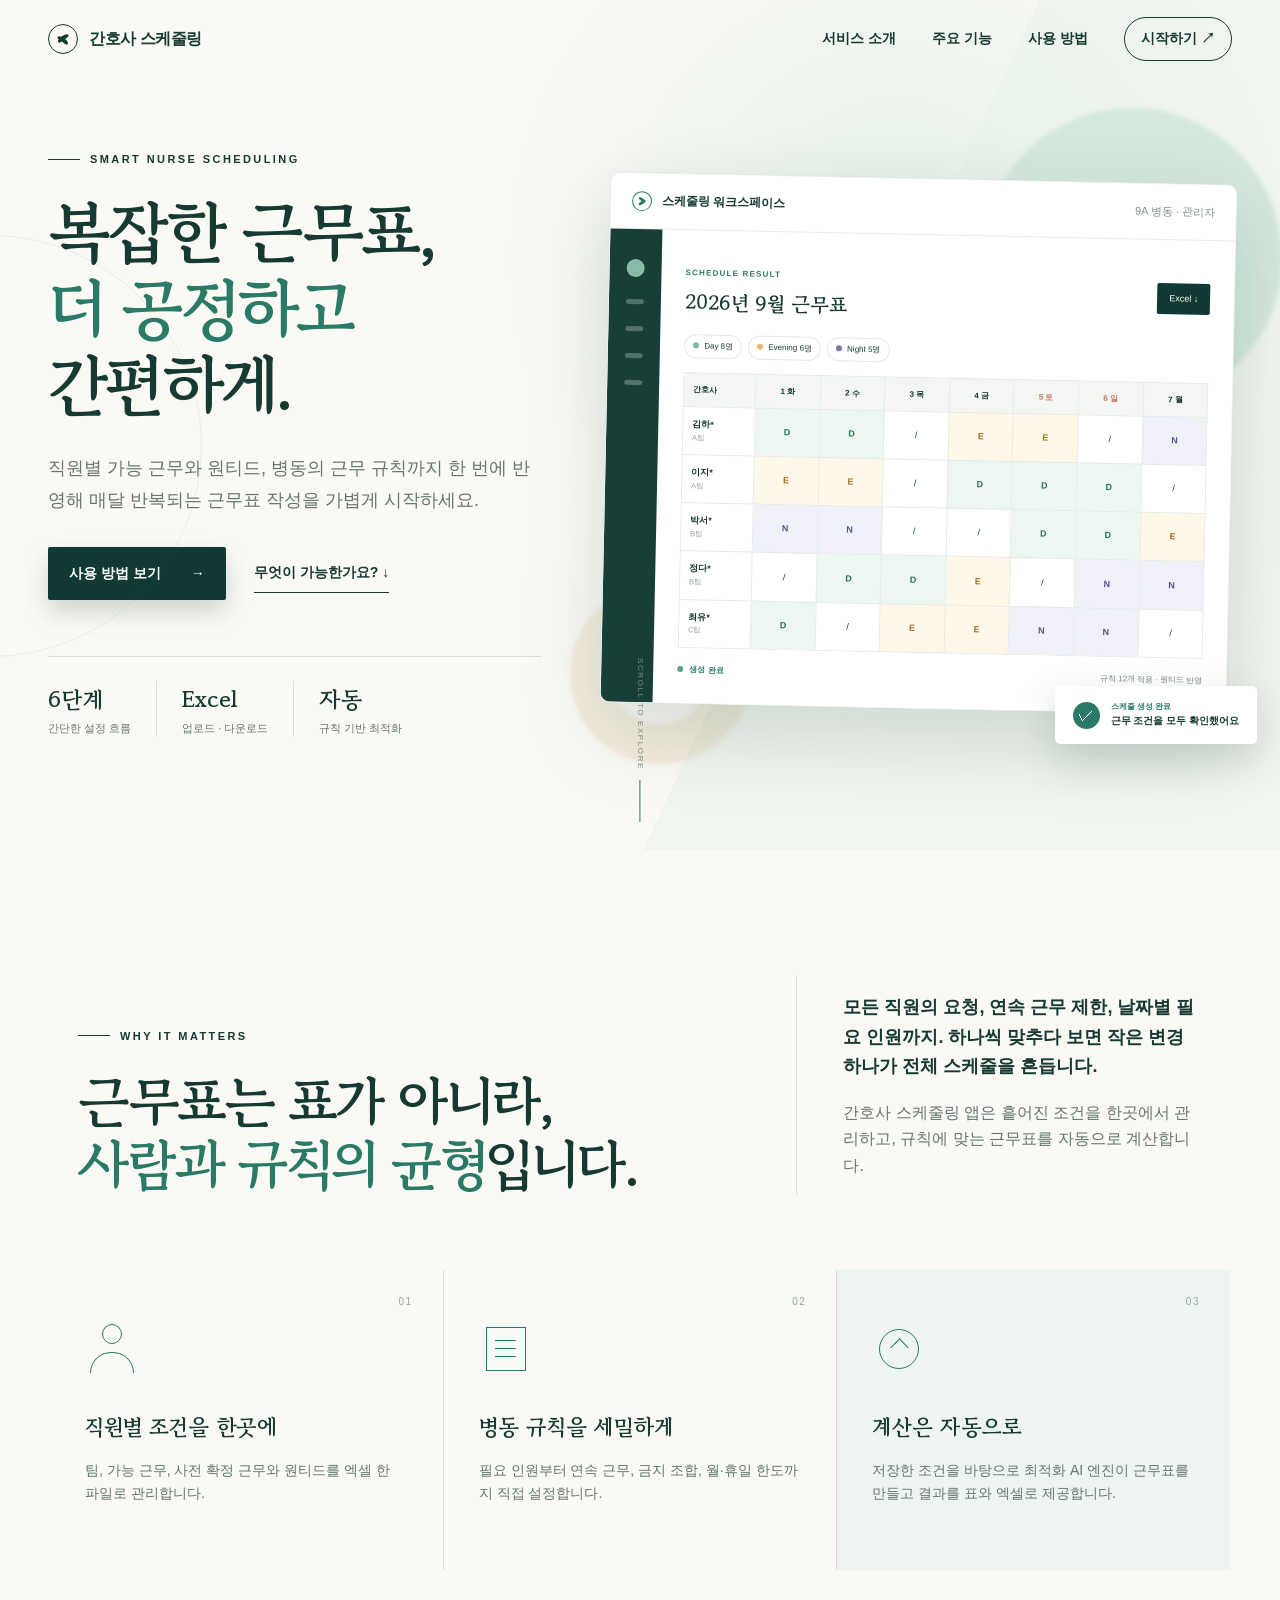
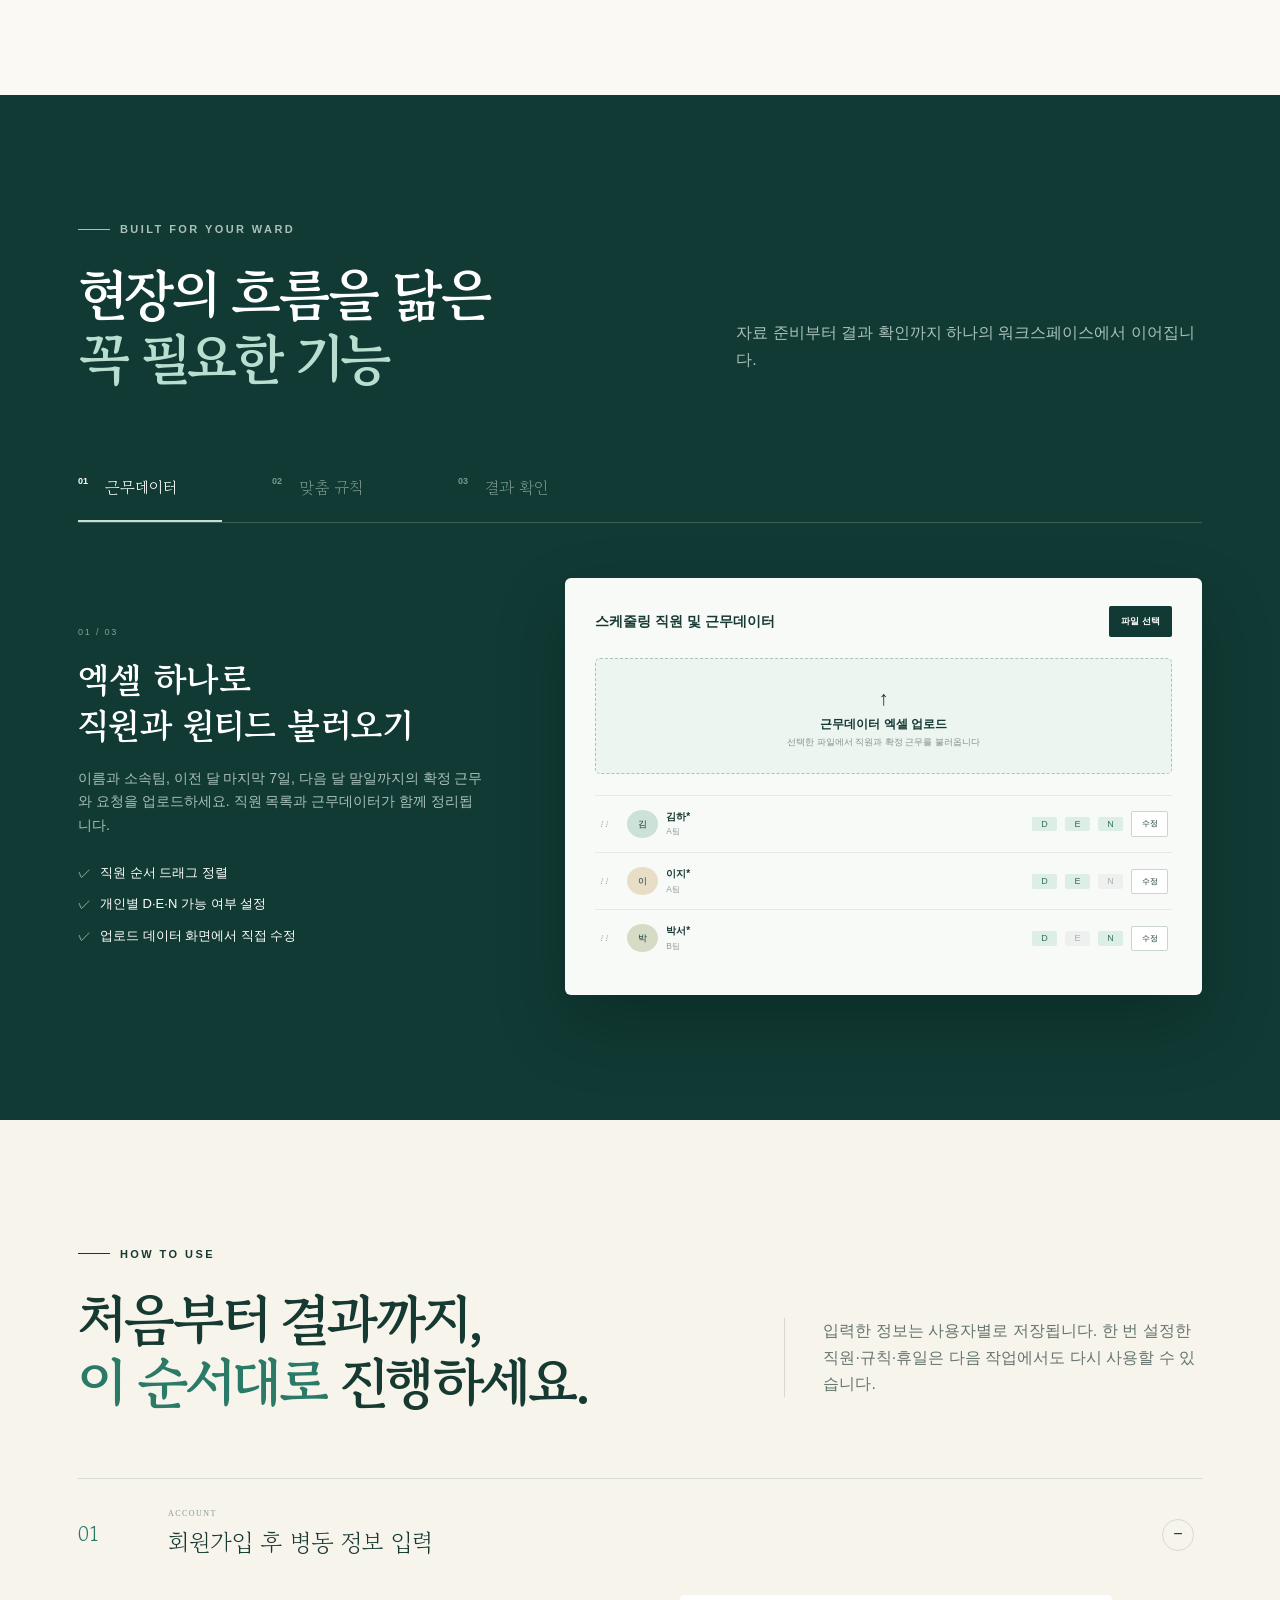
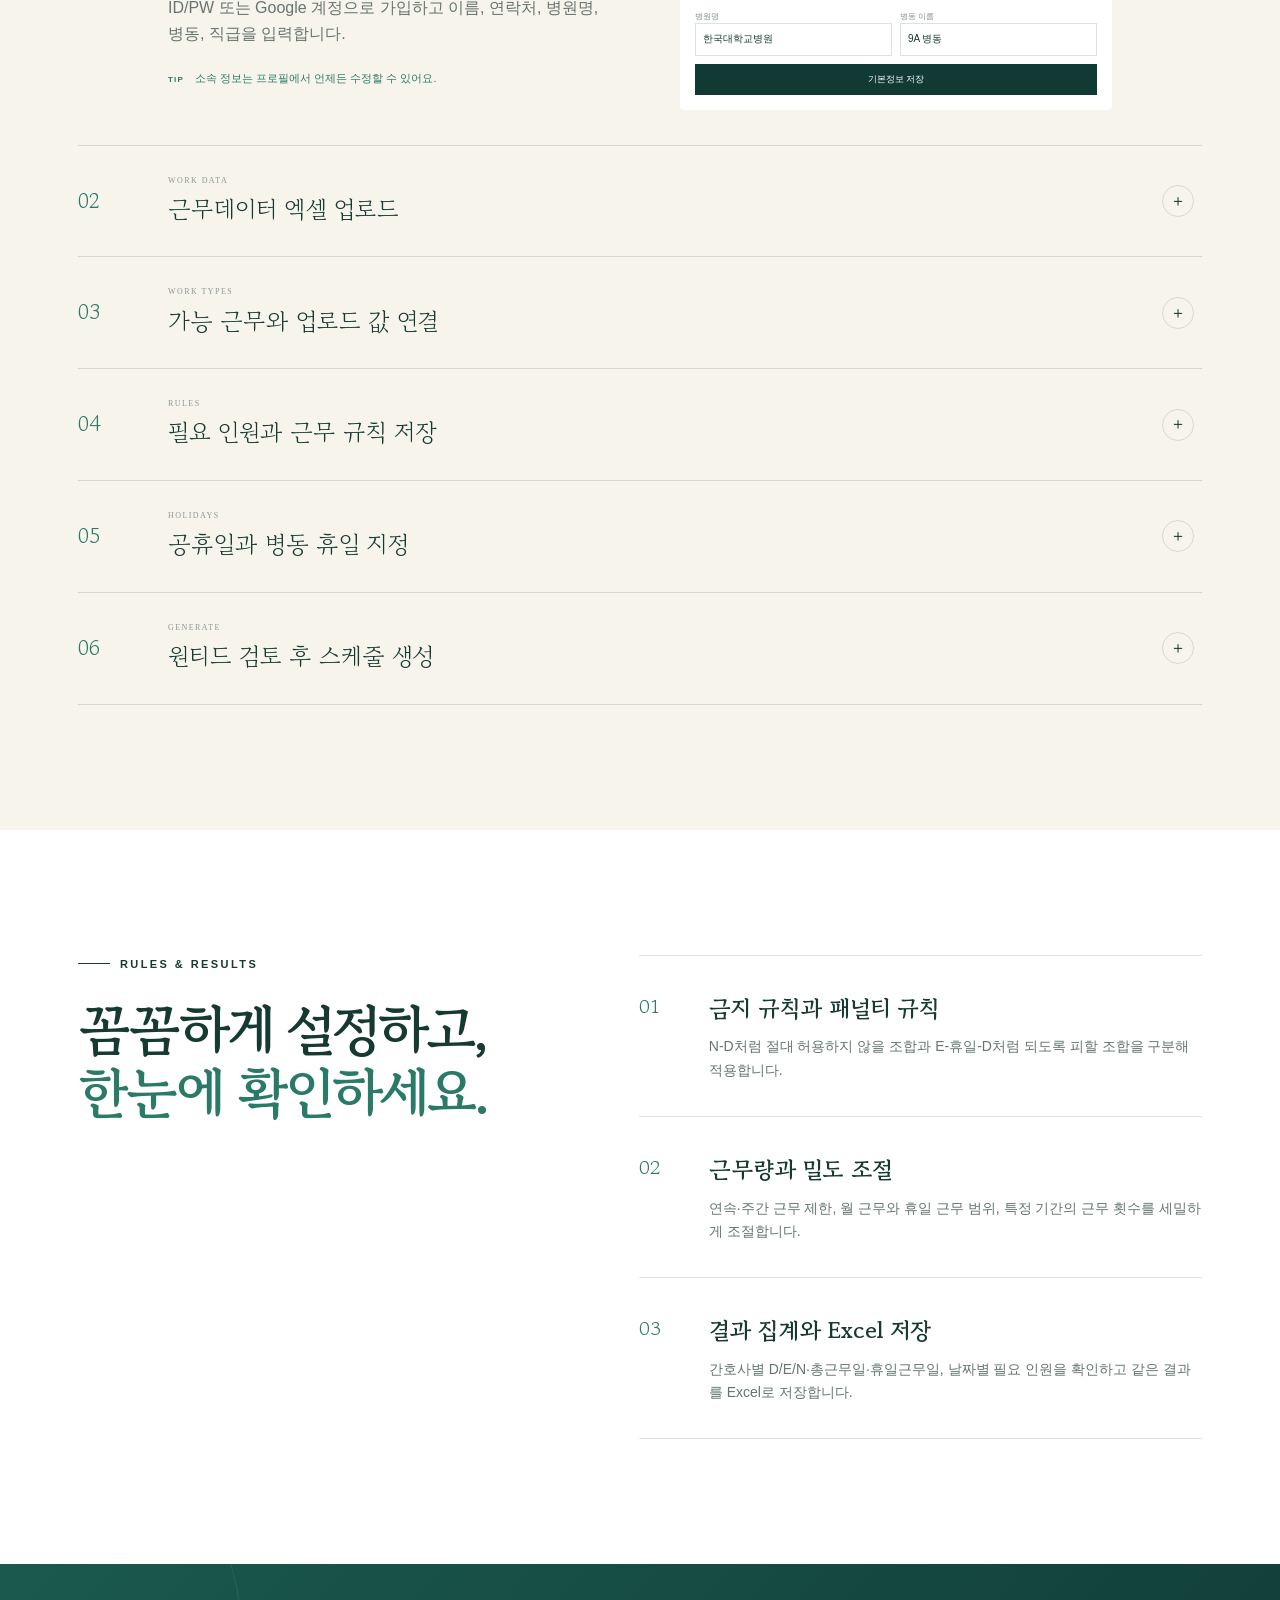
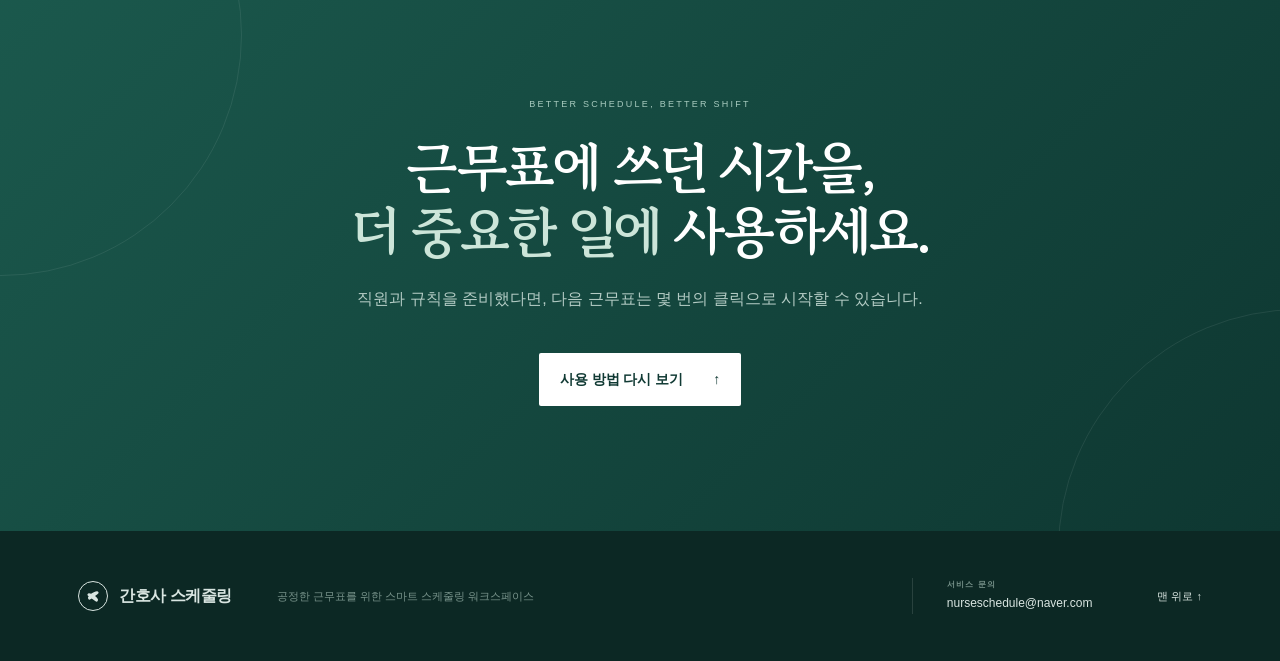
==== commit 925de4e0: "패널티 규칙 예시 수정" ====
--- a/index.html
+++ b/index.html
@@ -133,7 +133,7 @@
       <div class="section-inner detail-grid reveal">
         <div class="detail-title"><p class="eyebrow"><span></span> RULES & RESULTS</p><h2>꼼꼼하게 설정하고,<br><em>한눈에 확인하세요.</em></h2></div>
         <div class="detail-list">
-          <article><span>01</span><div><h3>금지 규칙과 패널티 규칙</h3><p>N-D처럼 절대 허용하지 않을 조합과 N-휴일-E처럼 되도록 피할 조합을 구분해 적용합니다.</p></div></article>
+          <article><span>01</span><div><h3>금지 규칙과 패널티 규칙</h3><p>N-D처럼 절대 허용하지 않을 조합과 E-휴일-D처럼 되도록 피할 조합을 구분해 적용합니다.</p></div></article>
           <article><span>02</span><div><h3>근무량과 밀도 조절</h3><p>연속·주간 근무 제한, 월 근무와 휴일 근무 범위, 특정 기간의 근무 횟수를 세밀하게 조절합니다.</p></div></article>
           <article><span>03</span><div><h3>결과 집계와 Excel 저장</h3><p>간호사별 D/E/N·총근무일·휴일근무일, 날짜별 필요 인원을 확인하고 같은 결과를 Excel로 저장합니다.</p></div></article>
         </div>
@@ -158,6 +158,6 @@
       <a class="back-to-top" href="#top">맨 위로 ↑</a>
     </div>
   </footer>
-  <script src="script.js?v=20260926-1"></script>
+  <script src="script.js?v=20260926-2"></script>
 </body>
 </html>
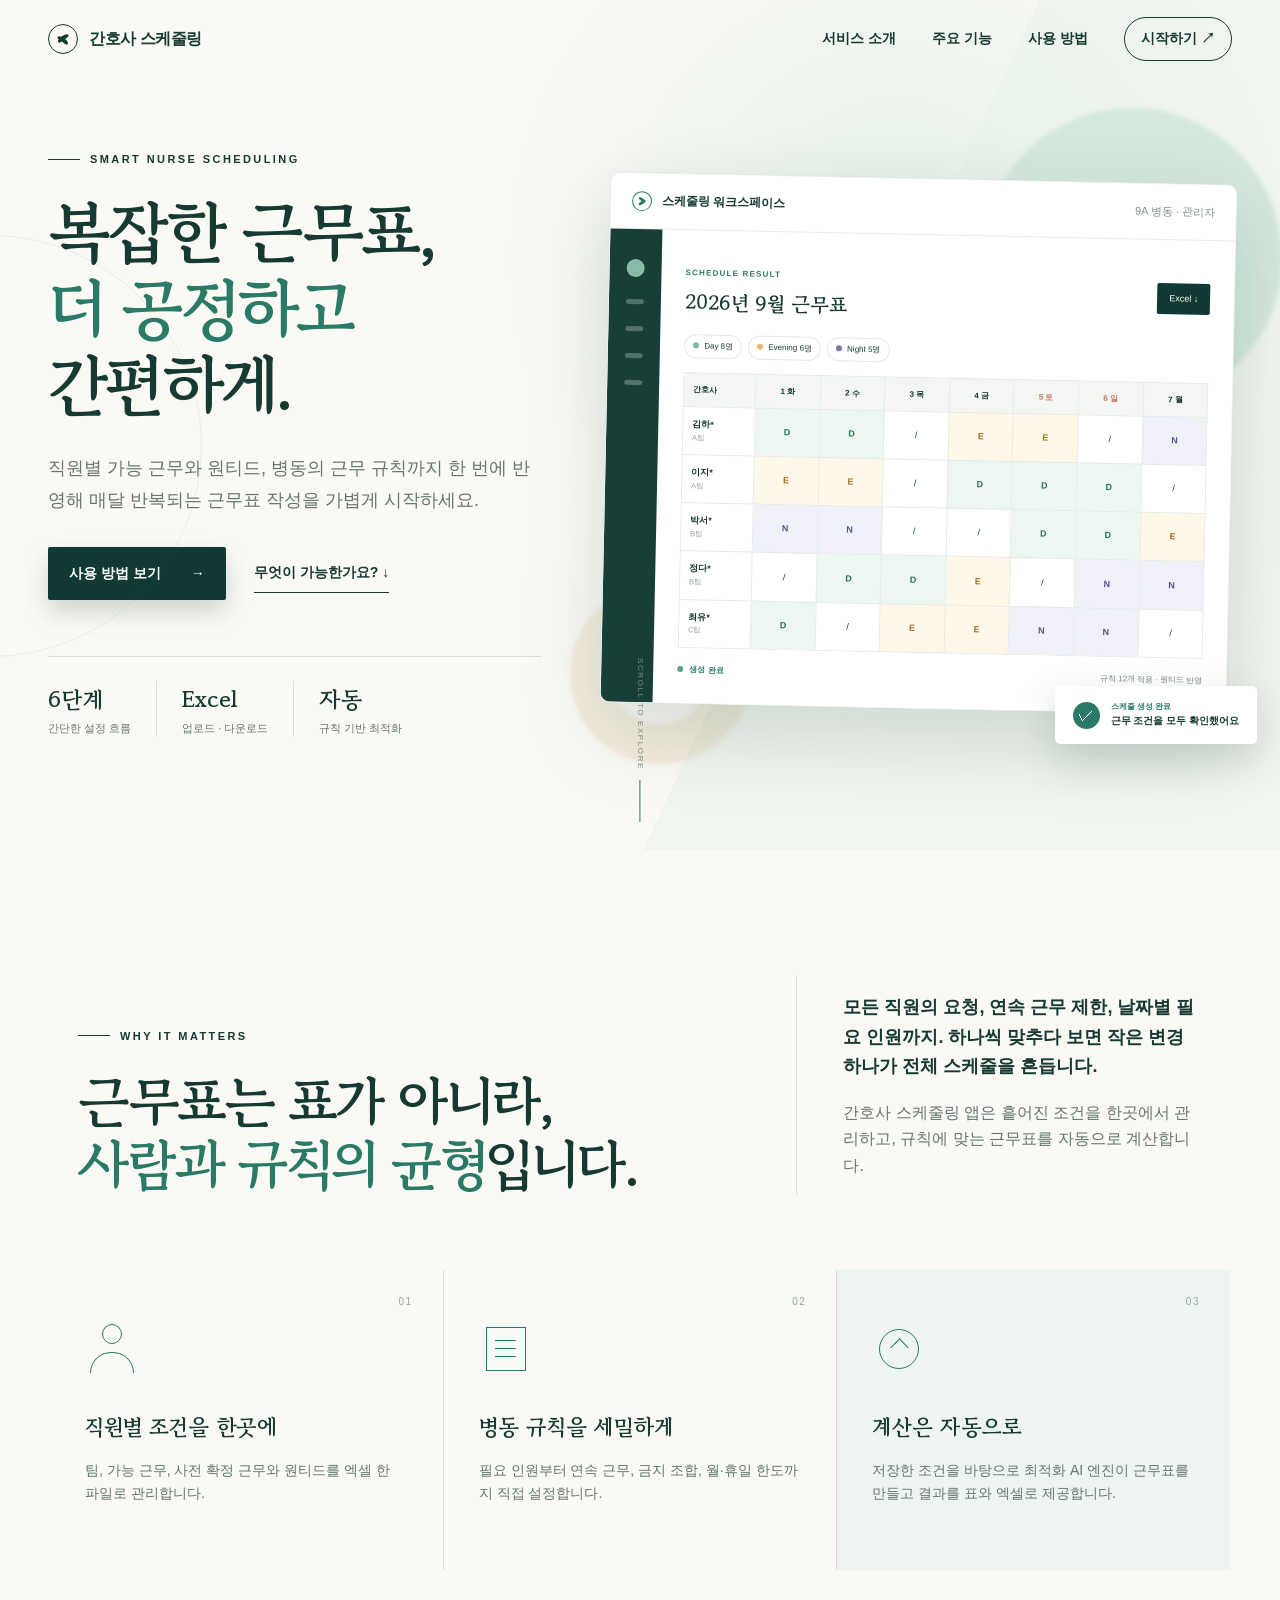
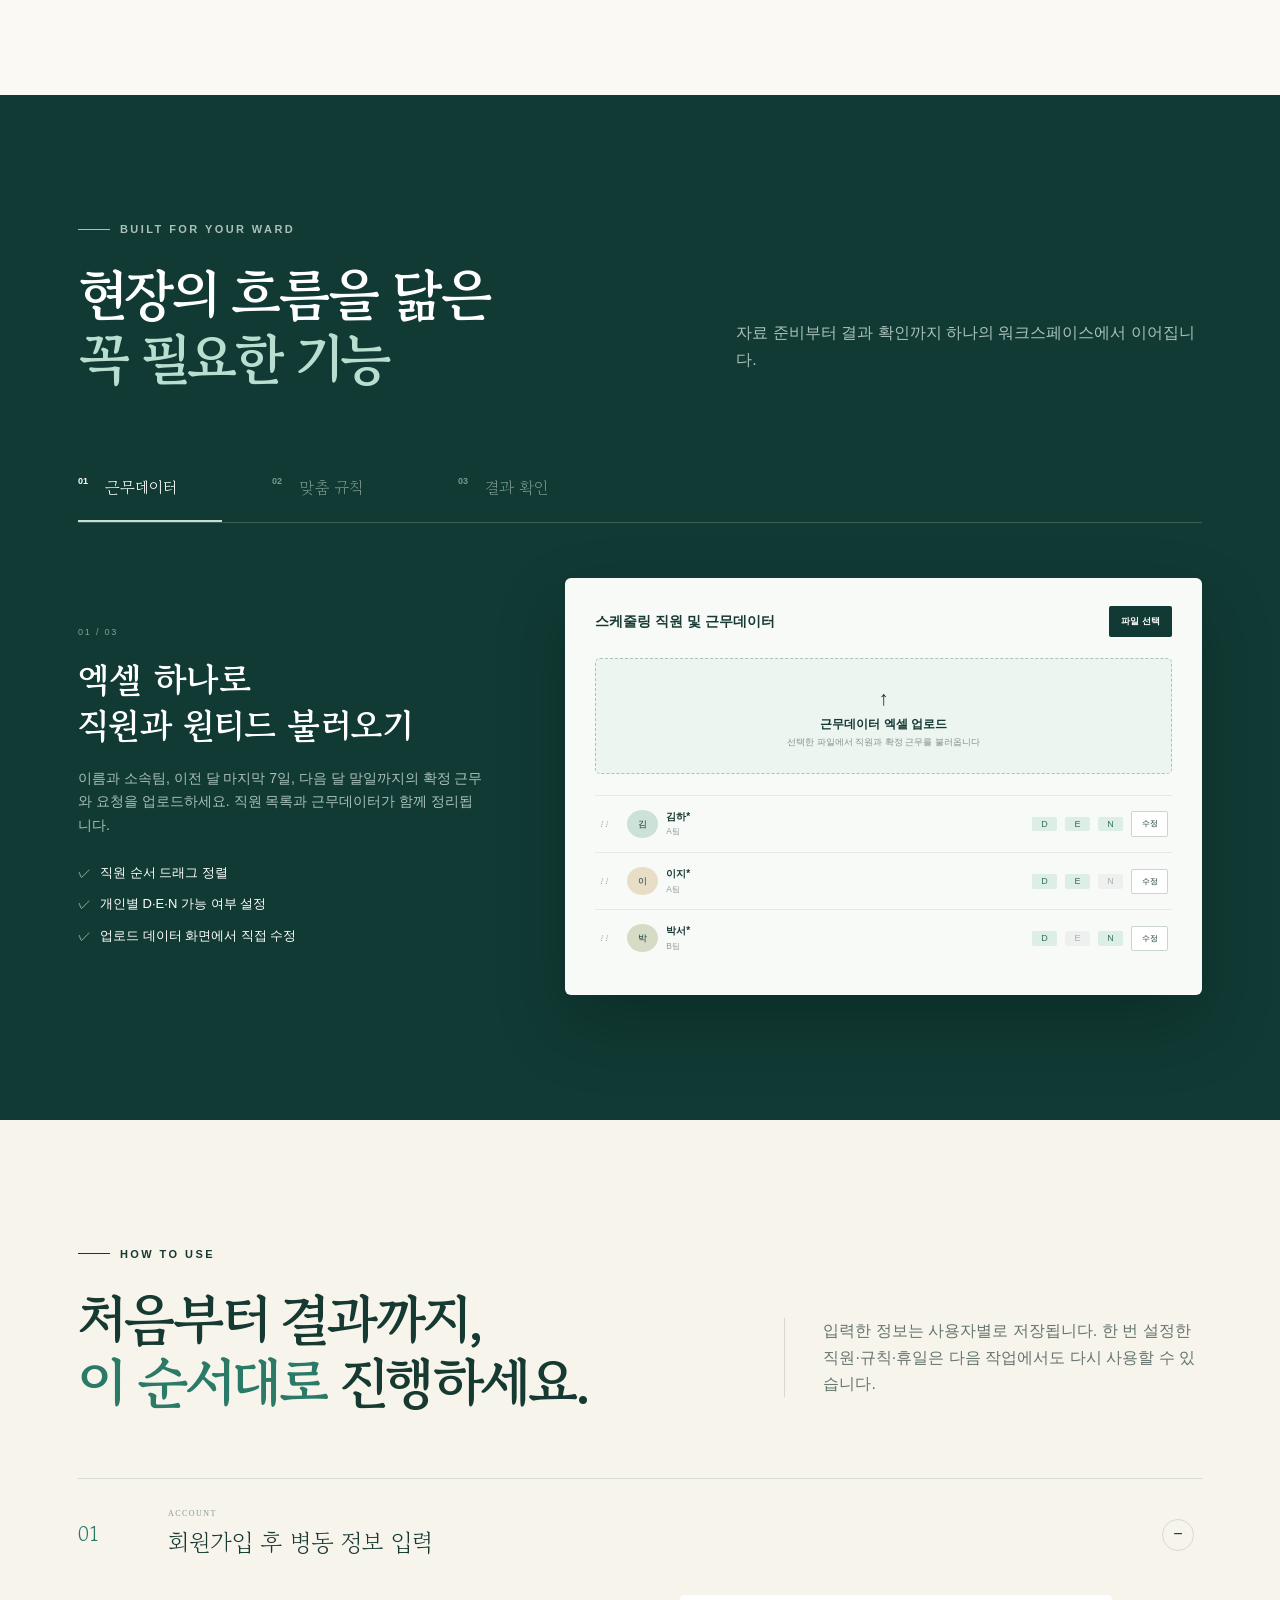
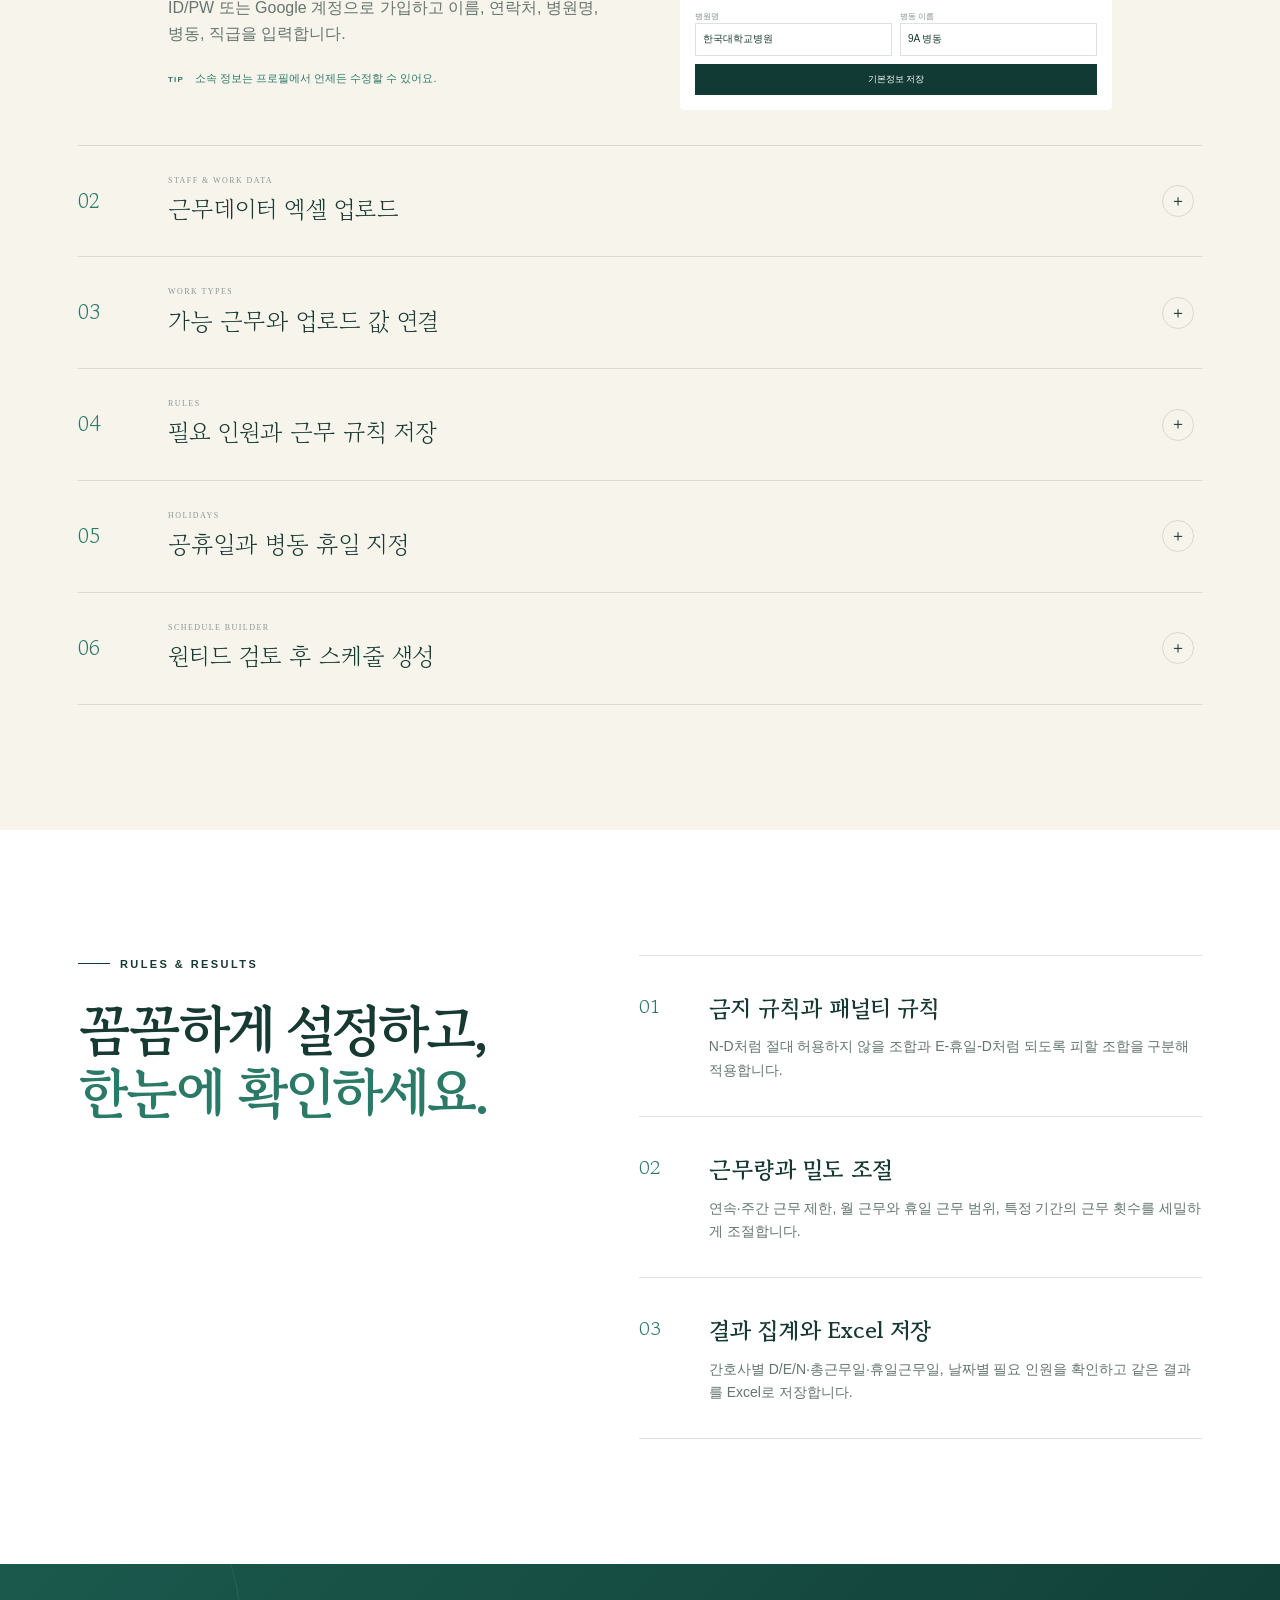
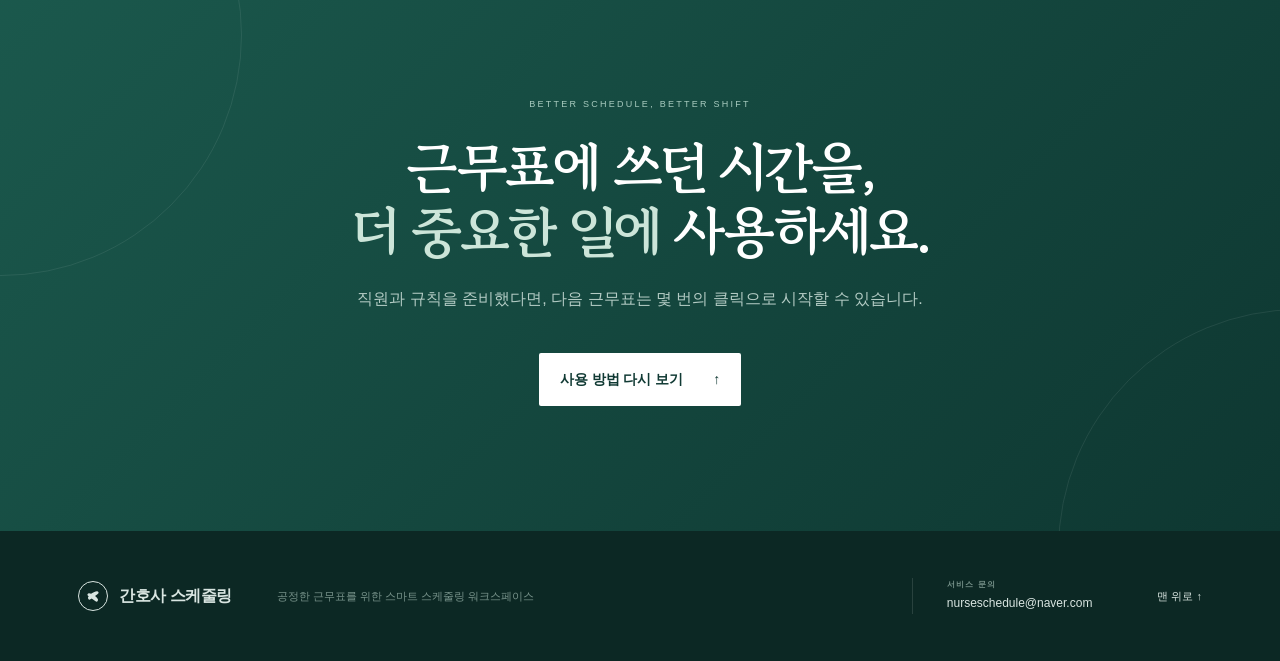
==== commit 0c965c00: "절차 네이밍 수정" ====
--- a/index.html
+++ b/index.html
@@ -120,11 +120,11 @@
         <div class="guide-head reveal"><div><p class="eyebrow"><span></span> HOW TO USE</p><h2>처음부터 결과까지,<br><em>이 순서대로</em> 진행하세요.</h2></div><p>입력한 정보는 사용자별로 저장됩니다. 한 번 설정한 직원·규칙·휴일은 다음 작업에서도 다시 사용할 수 있습니다.</p></div>
         <div class="steps reveal">
           <article class="step open"><button class="step-toggle" type="button" aria-expanded="true"><span class="step-number">01</span><span class="step-title"><small>ACCOUNT</small>회원가입 후 병동 정보 입력</span><span class="step-mark">−</span></button><div class="step-content"><div><p>ID/PW 또는 Google 계정으로 가입하고 이름, 연락처, 병원명, 병동, 직급을 입력합니다.</p><span class="tip"><b>TIP</b> 소속 정보는 프로필에서 언제든 수정할 수 있어요.</span></div><div class="mini-form"><label>병원명<span>한국대학교병원</span></label><label>병동 이름<span>9A 병동</span></label><button>기본정보 저장</button></div></div></article>
-          <article class="step"><button class="step-toggle" type="button" aria-expanded="false"><span class="step-number">02</span><span class="step-title"><small>WORK DATA</small>근무데이터 엑셀 업로드</span><span class="step-mark">＋</span></button><div class="step-content"><div><p>템플릿에 직원과 근무 값을 입력한 뒤 업로드하고, 아래 항목을 차례로 확인하세요.</p><ul class="guide-points"><li><b>근무 값 확인</b><span>빈칸은 생성 대상, 값이 있는 칸은 사전 확정 근무 또는 원티드 근무입니다.</span></li><li><b>직원 정보 확인</b><span>업로드된 직원 목록과 직원별 Day·Evening·Night 가능 여부를 확인합니다.</span></li><li><b>대상 월 확인</b><span>‘202X년 XX월 스케줄링’의 대상 월이 맞지 않으면 ‘월별 휴일 지정’에서 월을 변경합니다.</span></li></ul></div><div class="workbook-guide"><span class="guide-card-label">EXCEL FORMAT</span><div><b>이름</b><small>첫 번째 열</small></div><div><b>소속팀</b><small>두 번째 열</small></div><p><b>날짜 범위</b><span>이전 달 마지막 7일 → 대상 월 말일</span></p></div></div></article>
+          <article class="step"><button class="step-toggle" type="button" aria-expanded="false"><span class="step-number">02</span><span class="step-title"><small>STAFF & WORK DATA</small>근무데이터 엑셀 업로드</span><span class="step-mark">＋</span></button><div class="step-content"><div><p>템플릿에 직원과 근무 값을 입력한 뒤 업로드하고, 아래 항목을 차례로 확인하세요.</p><ul class="guide-points"><li><b>근무 값 확인</b><span>빈칸은 생성 대상, 값이 있는 칸은 사전 확정 근무 또는 원티드 근무입니다.</span></li><li><b>직원 정보 확인</b><span>업로드된 직원 목록과 직원별 Day·Evening·Night 가능 여부를 확인합니다.</span></li><li><b>대상 월 확인</b><span>‘202X년 XX월 스케줄링’의 대상 월이 맞지 않으면 ‘월별 휴일 지정’에서 월을 변경합니다.</span></li></ul></div><div class="workbook-guide"><span class="guide-card-label">EXCEL FORMAT</span><div><b>이름</b><small>첫 번째 열</small></div><div><b>소속팀</b><small>두 번째 열</small></div><p><b>날짜 범위</b><span>이전 달 마지막 7일 → 대상 월 말일</span></p></div></div></article>
           <article class="step"><button class="step-toggle" type="button" aria-expanded="false"><span class="step-number">03</span><span class="step-title"><small>WORK TYPES</small>가능 근무와 업로드 값 연결</span><span class="step-mark">＋</span></button><div class="step-content"><div><p><b>가능 근무 유형</b>에서 기본 유형 외에 교육 등 병동에서 사용하는 근무유형을 추가하세요.</p><p><b>업로드 값 매핑</b>에서는 엑셀에 입력된 표현을 실제 근무유형과 연결합니다.</p><div class="mapping-example"><span>예시</span><b>생휴</b><i>→</i><b>/</b><small>휴일로 연결</small></div></div><div class="work-type-card"><span class="guide-card-label">DEFAULT TYPES</span><div class="type-chips"><span>D <small>Day</small></span><span>E <small>Evening</small></span><span>N <small>Night</small></span><span>/ <small>휴일</small></span></div><p>추가한 유형도 동일한 방식으로<br>엑셀 값과 연결할 수 있습니다.</p></div></div></article>
           <article class="step"><button class="step-toggle" type="button" aria-expanded="false"><span class="step-number">04</span><span class="step-title"><small>RULES</small>필요 인원과 근무 규칙 저장</span><span class="step-mark">＋</span></button><div class="step-content"><div><p><b>제약 조건 규칙</b>에서 평일·휴일의 D/E/N 필요 인원을 먼저 설정하세요.</p><ul class="guide-points compact"><li><b>금지 규칙</b><span>반드시 지켜야 하는 조건입니다. 연속·주간 근무 제한과 금지 조합을 입력합니다.</span></li><li><b>패널티 규칙</b><span>가급적 피하되 고정 근무와 원티드를 위해 허용할 수 있는 조건입니다. 근무 밀도, 월·휴일 근무 한도, 팀 커버와 패널티 조합을 설정합니다.</span></li></ul></div><div class="rule-compare"><span class="guide-card-label">RULE EXAMPLES</span><div class="rule-row danger"><em>금지</em><span>N</span><b>−</b><span>D</span><small>허용하지 않음</small></div><div class="rule-row caution"><em>패널티</em><span>N</span><b>−</b><span>/</span><b>−</b><span>E</span><small>가급적 피함</small></div></div></div></article>
           <article class="step"><button class="step-toggle" type="button" aria-expanded="false"><span class="step-number">05</span><span class="step-title"><small>HOLIDAYS</small>공휴일과 병동 휴일 지정</span><span class="step-mark">＋</span></button><div class="step-content"><div><p>달력에서 토·일 외에 휴일 인원 기준을 적용할 날짜를 선택하고 저장합니다. 법정 공휴일은 자동으로 휴일 처리됩니다.</p></div><div class="calendar-mini"><b>9월</b><span>14</span><span class="selected">15</span><span>16</span><span>17</span><span>18</span></div></div></article>
-          <article class="step"><button class="step-toggle" type="button" aria-expanded="false"><span class="step-number">06</span><span class="step-title"><small>GENERATE</small>원티드 검토 후 스케줄 생성</span><span class="step-mark">＋</span></button><div class="step-content"><div><p>먼저 ‘원티드 검토’로 확정 근무의 규칙 위반 여부를 확인한 다음 ‘스케줄 생성’을 누릅니다. 완료되면 화면에서 집계와 표를 확인하고 Excel로 내려받으세요.</p></div><div class="action-sample"><button>원티드 검토</button><button>스케줄 생성 →</button></div></div></article>
+          <article class="step"><button class="step-toggle" type="button" aria-expanded="false"><span class="step-number">06</span><span class="step-title"><small>SCHEDULE BUILDER</small>원티드 검토 후 스케줄 생성</span><span class="step-mark">＋</span></button><div class="step-content"><div><p>먼저 ‘원티드 검토’로 확정 근무의 규칙 위반 여부를 확인한 다음 ‘스케줄 생성’을 누릅니다. 완료되면 화면에서 집계와 표를 확인하고 Excel로 내려받으세요.</p></div><div class="action-sample"><button>원티드 검토</button><button>스케줄 생성 →</button></div></div></article>
         </div>
       </div>
     </section>
